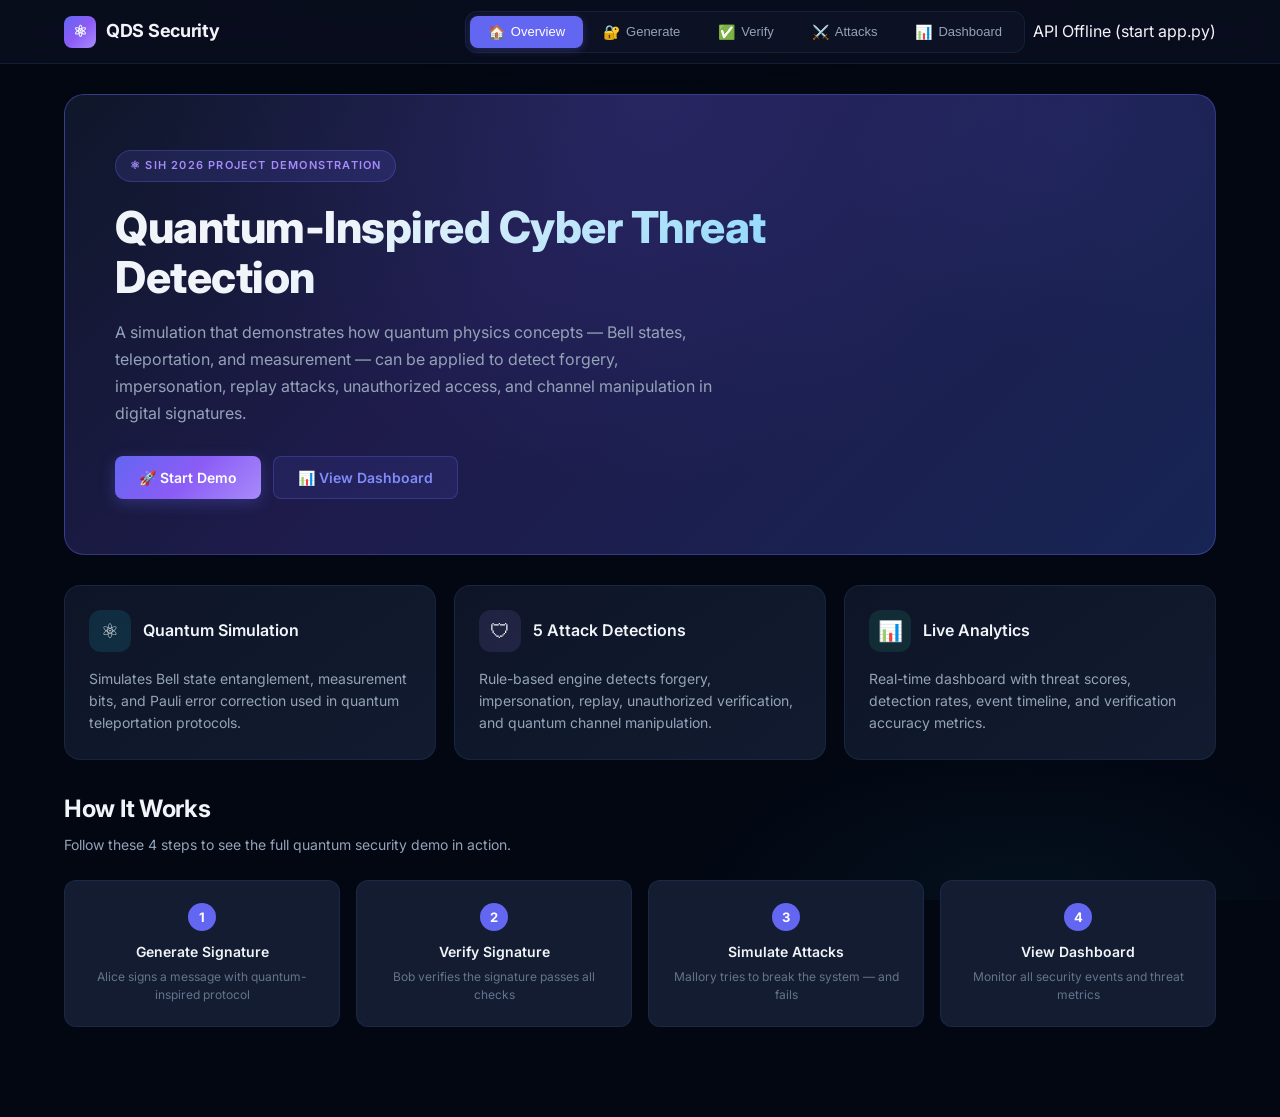
==== index.html @ 274a7779 "done some changes in the qauntam and refresh issue" ====
<!doctype html>
<html lang="en">

<head>
    <meta charset="utf-8">
    <meta name="viewport" content="width=device-width, initial-scale=1">
    <meta name="description"
        content="Quantum-Inspired Cyber Threat Detection — Demonstrates teleportation-inspired signature verification and rule-based threat detection.">

    <title>Quantum Threat Detection</title>
    <style>
        /* ═══════════════════════════════════════════════════════════
   Quantum Threat Detection — Premium Dark Cybersecurity Theme
   ═══════════════════════════════════════════════════════════ */

        /* ── Google Fonts ─────────────────────────────────────────── */
        @import url('https://fonts.googleapis.com/css2?family=Inter:wght@300;400;500;600;700;800;900&family=JetBrains+Mono:wght@400;500;600&display=swap');

        /* ── CSS Custom Properties ────────────────────────────────── */
        :root {
            /* Base palette */
            --bg-deepest: #030712;
            --bg-deep: #0a0f1e;
            --bg-surface: #0f172a;
            --bg-card: #131c31;
            --bg-card-hover: #182340;
            --bg-input: #0c1322;

            /* Borders */
            --border-subtle: rgba(56, 97, 150, 0.2);
            --border-glow: rgba(56, 189, 248, 0.25);
            --border-accent: rgba(99, 102, 241, 0.4);

            /* Text */
            --text-primary: #f1f5f9;
            --text-secondary: #94a3b8;
            --text-muted: #64748b;
            --text-accent: #7dd3fc;

            /* Accents */
            --accent-primary: #6366f1;
            --accent-primary-hover: #818cf8;
            --accent-cyan: #22d3ee;
            --accent-blue: #38bdf8;
            --accent-purple: #a78bfa;
            --accent-emerald: #34d399;
            --accent-amber: #fbbf24;
            --accent-rose: #fb7185;

            /* Gradients */
            --gradient-primary: linear-gradient(135deg, #6366f1, #8b5cf6, #a78bfa);
            --gradient-hero: linear-gradient(135deg, #0f172a 0%, #1e1b4b 40%, #172554 100%);
            --gradient-card: linear-gradient(145deg, rgba(15, 23, 42, 0.9), rgba(19, 28, 49, 0.95));
            --gradient-danger: linear-gradient(135deg, #be123c, #f43f5e);
            --gradient-success: linear-gradient(135deg, #059669, #34d399);
            --gradient-glow: radial-gradient(ellipse at 50% 0%, rgba(99, 102, 241, 0.15) 0%, transparent 60%);

            /* Shadows */
            --shadow-sm: 0 1px 3px rgba(0, 0, 0, 0.4);
            --shadow-md: 0 4px 12px rgba(0, 0, 0, 0.5);
            --shadow-lg: 0 8px 30px rgba(0, 0, 0, 0.6);
            --shadow-glow-blue: 0 0 20px rgba(56, 189, 248, 0.15);
            --shadow-glow-purple: 0 0 20px rgba(99, 102, 241, 0.15);

            /* Spacing */
            --radius-sm: 8px;
            --radius-md: 12px;
            --radius-lg: 16px;
            --radius-xl: 20px;

            /* Transitions */
            --transition-fast: 150ms cubic-bezier(0.4, 0, 0.2, 1);
            --transition-base: 250ms cubic-bezier(0.4, 0, 0.2, 1);
            --transition-slow: 400ms cubic-bezier(0.4, 0, 0.2, 1);
        }

        /* ── Reset & Base ─────────────────────────────────────────── */
        *,
        *::before,
        *::after {
            box-sizing: border-box;
            margin: 0;
            padding: 0;
        }

        html {
            scroll-behavior: smooth;
            -webkit-font-smoothing: antialiased;
            -moz-osx-font-smoothing: grayscale;
        }

        body {
            font-family: 'Inter', -apple-system, BlinkMacSystemFont, sans-serif;
            background: var(--bg-deepest);
            color: var(--text-primary);
            line-height: 1.6;
            min-height: 100vh;
            overflow-x: hidden;
        }

        /* Subtle background texture */
        body::before {
            content: '';
            position: fixed;
            inset: 0;
            background:
                radial-gradient(ellipse 80% 50% at 50% -20%, rgba(99, 102, 241, 0.08) 0%, transparent 60%),
                radial-gradient(ellipse 60% 40% at 80% 100%, rgba(34, 211, 238, 0.05) 0%, transparent 50%);
            pointer-events: none;
            z-index: 0;
        }

        a {
            color: var(--accent-blue);
            text-decoration: none;
            transition: color var(--transition-fast);
        }

        a:hover {
            color: var(--accent-cyan);
        }

        /* ── Scrollbar ────────────────────────────────────────────── */
        ::-webkit-scrollbar {
            width: 6px;
        }

        ::-webkit-scrollbar-track {
            background: var(--bg-deep);
        }

        ::-webkit-scrollbar-thumb {
            background: var(--border-subtle);
            border-radius: 3px;
        }

        ::-webkit-scrollbar-thumb:hover {
            background: var(--text-muted);
        }

        /* ── Navigation ───────────────────────────────────────────── */
        .navbar {
            position: sticky;
            top: 0;
            z-index: 100;
            display: flex;
            align-items: center;
            gap: 8px;
            padding: 0 5%;
            height: 64px;
            background: rgba(10, 15, 30, 0.85);
            -webkit-backdrop-filter: blur(20px) saturate(180%);
            backdrop-filter: blur(20px) saturate(180%);
            border-bottom: 1px solid var(--border-subtle);
        }

        .navbar .brand {
            display: flex;
            align-items: center;
            gap: 10px;
            margin-right: auto;
            font-weight: 700;
            font-size: 18px;
            color: var(--text-primary);
            letter-spacing: -0.3px;
        }

        .navbar .brand .brand-icon {
            width: 32px;
            height: 32px;
            border-radius: var(--radius-sm);
            background: var(--gradient-primary);
            display: flex;
            align-items: center;
            justify-content: center;
            font-size: 16px;
        }

        .nav-tabs {
            display: flex;
            gap: 2px;
            background: rgba(15, 23, 42, 0.6);
            border-radius: var(--radius-md);
            padding: 4px;
            border: 1px solid var(--border-subtle);
        }

        .nav-tab {
            padding: 8px 18px;
            border-radius: var(--radius-sm);
            font-size: 13px;
            font-weight: 500;
            color: var(--text-secondary);
            cursor: pointer;
            transition: all var(--transition-fast);
            border: none;
            background: transparent;
            white-space: nowrap;
            display: flex;
            align-items: center;
            gap: 6px;
        }

        .nav-tab:hover {
            color: var(--text-primary);
            background: rgba(99, 102, 241, 0.1);
        }

        .nav-tab.active {
            color: #fff;
            background: var(--accent-primary);
            box-shadow: 0 2px 8px rgba(99, 102, 241, 0.3);
        }

        .nav-tab .tab-icon {
            font-size: 14px;
        }

        /* ── Main Layout ──────────────────────────────────────────── */
        .main-content {
            position: relative;
            z-index: 1;
            max-width: 1200px;
            margin: 0 auto;
            padding: 30px 24px 60px;
        }

        /* ── Tab Panels ───────────────────────────────────────────── */
        .tab-panel {
            display: none;
            animation: fadeSlideIn 0.4s ease-out;
        }

        .tab-panel.active {
            display: block;
        }

        @keyframes fadeSlideIn {
            from {
                opacity: 0;
                transform: translateY(12px);
            }

            to {
                opacity: 1;
                transform: translateY(0);
            }
        }

        /* ── Hero Section ─────────────────────────────────────────── */
        .hero {
            position: relative;
            min-height: 380px;
            display: flex;
            align-items: center;
            background: var(--gradient-hero);
            border: 1px solid var(--border-accent);
            border-radius: var(--radius-xl);
            padding: 55px 50px;
            overflow: hidden;
            margin-bottom: 30px;
        }

        .hero::before {
            content: '';
            position: absolute;
            inset: 0;
            background: var(--gradient-glow);
            pointer-events: none;
        }

        .hero::after {
            content: '';
            position: absolute;
            top: -50%;
            right: -10%;
            width: 500px;
            height: 500px;
            border-radius: 50%;
            background: radial-gradient(circle, rgba(99, 102, 241, 0.08), transparent 70%);
            pointer-events: none;
        }

        .hero-content {
            position: relative;
            z-index: 1;
            max-width: 700px;
        }

        .hero-badge {
            display: inline-flex;
            align-items: center;
            gap: 6px;
            padding: 6px 14px;
            border-radius: 100px;
            background: rgba(99, 102, 241, 0.15);
            border: 1px solid rgba(99, 102, 241, 0.3);
            color: var(--accent-purple);
            font-size: 11px;
            font-weight: 600;
            letter-spacing: 1.2px;
            text-transform: uppercase;
            margin-bottom: 20px;
        }

        .hero h1 {
            font-size: clamp(28px, 4vw, 44px);
            font-weight: 800;
            line-height: 1.15;
            letter-spacing: -0.5px;
            margin-bottom: 16px;
            background: linear-gradient(135deg, #f1f5f9 30%, #7dd3fc 100%);
            -webkit-background-clip: text;
            -webkit-text-fill-color: transparent;
            background-clip: text;
        }

        .hero p {
            font-size: 16px;
            line-height: 1.7;
            color: var(--text-secondary);
            max-width: 600px;
            margin-bottom: 28px;
        }

        .hero-actions {
            display: flex;
            gap: 12px;
            flex-wrap: wrap;
        }

        /* ── Buttons ──────────────────────────────────────────────── */
        .btn {
            display: inline-flex;
            align-items: center;
            justify-content: center;
            gap: 8px;
            padding: 12px 24px;
            border: none;
            border-radius: var(--radius-sm);
            font-family: 'Inter', sans-serif;
            font-size: 14px;
            font-weight: 600;
            cursor: pointer;
            transition: all var(--transition-base);
            position: relative;
            overflow: hidden;
        }

        .btn-primary {
            background: var(--gradient-primary);
            color: #fff;
            box-shadow: 0 4px 15px rgba(99, 102, 241, 0.3);
        }

        .btn-primary:hover {
            transform: translateY(-1px);
            box-shadow: 0 6px 20px rgba(99, 102, 241, 0.45);
        }

        .btn-primary:active {
            transform: translateY(0);
        }

        .btn-secondary {
            background: rgba(99, 102, 241, 0.1);
            border: 1px solid rgba(99, 102, 241, 0.3);
            color: var(--accent-primary-hover);
        }

        .btn-secondary:hover {
            background: rgba(99, 102, 241, 0.2);
            border-color: rgba(99, 102, 241, 0.5);
        }

        .btn-danger {
            background: var(--gradient-danger);
            color: #fff;
            box-shadow: 0 4px 15px rgba(190, 18, 60, 0.3);
        }

        .btn-danger:hover {
            transform: translateY(-1px);
            box-shadow: 0 6px 20px rgba(190, 18, 60, 0.45);
        }

        .btn-sm {
            padding: 8px 16px;
            font-size: 12px;
        }

        .btn:disabled {
            opacity: 0.5;
            cursor: not-allowed;
            transform: none !important;
        }

        /* Loading spinner in button */
        .btn .spinner {
            width: 16px;
            height: 16px;
            border: 2px solid rgba(255, 255, 255, 0.3);
            border-top-color: #fff;
            border-radius: 50%;
            animation: spin 0.6s linear infinite;
            display: none;
        }

        .btn.loading .spinner {
            display: block;
        }

        .btn.loading .btn-text {
            opacity: 0.6;
        }

        @keyframes spin {
            to {
                transform: rotate(360deg);
            }
        }

        /* ── Cards ────────────────────────────────────────────────── */
        .card {
            background: var(--gradient-card);
            border: 1px solid var(--border-subtle);
            border-radius: var(--radius-lg);
            padding: 24px;
            transition: all var(--transition-base);
        }

        .card:hover {
            border-color: var(--border-glow);
            box-shadow: var(--shadow-glow-blue);
        }

        .card-header {
            display: flex;
            align-items: center;
            gap: 12px;
            margin-bottom: 16px;
        }

        .card-icon {
            width: 42px;
            height: 42px;
            border-radius: var(--radius-md);
            display: flex;
            align-items: center;
            justify-content: center;
            font-size: 20px;
            flex-shrink: 0;
        }

        .card-icon.cyan {
            background: rgba(34, 211, 238, 0.12);
        }

        .card-icon.purple {
            background: rgba(167, 139, 250, 0.12);
        }

        .card-icon.emerald {
            background: rgba(52, 211, 153, 0.12);
        }

        .card-icon.amber {
            background: rgba(251, 191, 36, 0.12);
        }

        .card-icon.rose {
            background: rgba(251, 113, 133, 0.12);
        }

        .card-icon.blue {
            background: rgba(56, 189, 248, 0.12);
        }

        .card h3 {
            font-size: 16px;
            font-weight: 600;
            color: var(--text-primary);
        }

        .card p {
            font-size: 14px;
            color: var(--text-secondary);
            line-height: 1.6;
        }

        /* ── Feature Grid ─────────────────────────────────────────── */
        .feature-grid {
            display: grid;
            grid-template-columns: repeat(auto-fit, minmax(260px, 1fr));
            gap: 18px;
            margin-bottom: 30px;
        }

        /* ── Workflow Steps ───────────────────────────────────────── */
        .workflow {
            display: grid;
            grid-template-columns: repeat(auto-fit, minmax(200px, 1fr));
            gap: 16px;
            margin-top: 24px;
            margin-bottom: 30px;
        }

        .workflow-step {
            position: relative;
            padding: 22px 20px;
            background: var(--bg-card);
            border: 1px solid var(--border-subtle);
            border-radius: var(--radius-md);
            text-align: center;
            cursor: pointer;
            transition: all var(--transition-base);
        }

        .workflow-step:hover {
            border-color: var(--accent-primary);
            transform: translateY(-2px);
            box-shadow: var(--shadow-glow-purple);
        }

        .workflow-step .step-number {
            width: 28px;
            height: 28px;
            border-radius: 50%;
            background: var(--accent-primary);
            color: #fff;
            display: inline-flex;
            align-items: center;
            justify-content: center;
            font-size: 13px;
            font-weight: 700;
            margin-bottom: 10px;
        }

        .workflow-step .step-title {
            font-size: 14px;
            font-weight: 600;
            color: var(--text-primary);
            margin-bottom: 4px;
        }

        .workflow-step .step-desc {
            font-size: 12px;
            color: var(--text-muted);
        }

        /* ── Section Headings ─────────────────────────────────────── */
        .section-header {
            margin-bottom: 22px;
        }

        .section-header--flush {
            margin-bottom: 0;
        }

        .section-header h2 {
            font-size: 24px;
            font-weight: 700;
            letter-spacing: -0.3px;
            margin-bottom: 6px;
        }

        .section-header p {
            font-size: 14px;
            color: var(--text-secondary);
        }

        /* ── Form Styles ──────────────────────────────────────────── */
        .form-group {
            margin-bottom: 18px;
        }

        .form-label {
            display: block;
            font-size: 13px;
            font-weight: 500;
            color: var(--text-secondary);
            margin-bottom: 6px;
            letter-spacing: 0.2px;
        }

        .form-input,
        .form-textarea,
        .form-select {
            width: 100%;
            padding: 12px 16px;
            background: var(--bg-input);
            border: 1px solid var(--border-subtle);
            border-radius: var(--radius-sm);
            color: var(--text-primary);
            font-family: 'Inter', sans-serif;
            font-size: 14px;
            transition: all var(--transition-fast);
            outline: none;
        }

        .form-input:focus,
        .form-textarea:focus,
        .form-select:focus {
            border-color: var(--accent-primary);
            box-shadow: 0 0 0 3px rgba(99, 102, 241, 0.15);
        }

        .form-input::placeholder,
        .form-textarea::placeholder {
            color: var(--text-muted);
        }

        .form-textarea {
            min-height: 110px;
            resize: vertical;
        }

        .form-select {
            cursor: pointer;
            appearance: none;
            background-image: url("data:image/svg+xml,%3Csvg xmlns='http://www.w3.org/2000/svg' width='12' height='12' viewBox='0 0 24 24' fill='none' stroke='%2394a3b8' stroke-width='2'%3E%3Cpath d='M6 9l6 6 6-6'/%3E%3C/svg%3E");
            background-repeat: no-repeat;
            background-position: right 14px center;
            padding-right: 36px;
        }

        .form-row {
            display: grid;
            grid-template-columns: 1fr 1fr;
            gap: 16px;
        }

        .form-card {
            max-width: 650px;
        }

        .form-actions {
            display: flex;
            gap: 10px;
            margin-top: 22px;
        }

        /* ── Result Display ───────────────────────────────────────── */
        .result-container {
            margin-top: 22px;
            display: none;
        }

        .result-container.visible {
            display: block;
            animation: fadeSlideIn 0.4s ease-out;
        }

        .result-card {
            background: var(--bg-card);
            border: 1px solid var(--border-subtle);
            border-radius: var(--radius-lg);
            overflow: hidden;
        }

        .result-header {
            display: flex;
            align-items: center;
            justify-content: space-between;
            padding: 16px 22px;
            border-bottom: 1px solid var(--border-subtle);
        }

        .result-status {
            display: inline-flex;
            align-items: center;
            gap: 6px;
            padding: 5px 14px;
            border-radius: 100px;
            font-size: 12px;
            font-weight: 600;
            letter-spacing: 0.5px;
            text-transform: uppercase;
        }

        .result-status.accept {
            background: rgba(52, 211, 153, 0.12);
            color: var(--accent-emerald);
            border: 1px solid rgba(52, 211, 153, 0.2);
        }

        .result-status.reject {
            background: rgba(251, 113, 133, 0.12);
            color: var(--accent-rose);
            border: 1px solid rgba(251, 113, 133, 0.2);
        }

        .result-status.generated {
            background: rgba(56, 189, 248, 0.12);
            color: var(--accent-blue);
            border: 1px solid rgba(56, 189, 248, 0.2);
        }

        .result-body {
            padding: 20px 22px;
        }

        .result-grid {
            display: grid;
            grid-template-columns: repeat(auto-fit, minmax(180px, 1fr));
            gap: 14px;
        }

        .result-field {
            padding: 12px;
            background: rgba(10, 15, 30, 0.5);
            border-radius: var(--radius-sm);
            border: 1px solid rgba(56, 97, 150, 0.1);
        }

        .result-field .field-label {
            font-size: 11px;
            font-weight: 500;
            color: var(--text-muted);
            text-transform: uppercase;
            letter-spacing: 0.8px;
            margin-bottom: 4px;
        }

        .result-field .field-value {
            font-family: 'JetBrains Mono', monospace;
            font-size: 13px;
            color: var(--text-accent);
            word-break: break-all;
        }

        .result-field .field-value.large {
            font-size: 22px;
            font-weight: 700;
        }

        .result-reason {
            margin-top: 14px;
            padding: 14px 16px;
            background: rgba(10, 15, 30, 0.5);
            border-radius: var(--radius-sm);
            border-left: 3px solid var(--accent-primary);
            font-size: 13px;
            color: var(--text-secondary);
            line-height: 1.6;
        }

        /* ── Copy Button ──────────────────────────────────────────── */
        .copy-btn {
            padding: 5px 12px;
            background: rgba(99, 102, 241, 0.1);
            border: 1px solid rgba(99, 102, 241, 0.2);
            border-radius: var(--radius-sm);
            color: var(--accent-primary-hover);
            font-size: 12px;
            font-weight: 500;
            cursor: pointer;
            transition: all var(--transition-fast);
            font-family: 'Inter', sans-serif;
        }

        .copy-btn:hover {
            background: rgba(99, 102, 241, 0.2);
        }

        .copy-btn.copied {
            background: rgba(52, 211, 153, 0.12);
            border-color: rgba(52, 211, 153, 0.3);
            color: var(--accent-emerald);
        }

        /* ── Threat Gauge ─────────────────────────────────────────── */
        .threat-gauge {
            display: flex;
            align-items: center;
            gap: 12px;
            margin-top: 10px;
        }

        .threat-bar-bg {
            flex: 1;
            height: 8px;
            background: rgba(15, 23, 42, 0.8);
            border-radius: 4px;
            overflow: hidden;
        }

        .threat-bar-fill {
            height: 100%;
            border-radius: 4px;
            transition: width 0.6s cubic-bezier(0.4, 0, 0.2, 1);
        }

        .threat-bar-fill.low {
            background: var(--accent-emerald);
        }

        .threat-bar-fill.medium {
            background: var(--accent-amber);
        }

        .threat-bar-fill.high {
            background: var(--accent-rose);
        }

        .threat-score-label {
            font-family: 'JetBrains Mono', monospace;
            font-size: 16px;
            font-weight: 700;
            min-width: 48px;
            text-align: right;
        }

        .threat-score-label.low {
            color: var(--accent-emerald);
        }

        .threat-score-label.medium {
            color: var(--accent-amber);
        }

        .threat-score-label.high {
            color: var(--accent-rose);
        }

        /* ── Dashboard Metrics ────────────────────────────────────── */
        .metrics-grid {
            display: grid;
            grid-template-columns: repeat(auto-fit, minmax(200px, 1fr));
            gap: 16px;
            margin-bottom: 24px;
        }

        .metric-card {
            background: var(--gradient-card);
            border: 1px solid var(--border-subtle);
            border-radius: var(--radius-lg);
            padding: 22px;
            transition: all var(--transition-base);
        }

        .metric-card:hover {
            border-color: var(--border-glow);
        }

        .metric-label {
            font-size: 12px;
            font-weight: 500;
            color: var(--text-muted);
            text-transform: uppercase;
            letter-spacing: 0.8px;
            margin-bottom: 8px;
        }

        .metric-value {
            font-size: 32px;
            font-weight: 800;
            letter-spacing: -1px;
            font-family: 'JetBrains Mono', monospace;
        }

        .metric-value.cyan {
            color: var(--accent-cyan);
        }

        .metric-value.purple {
            color: var(--accent-purple);
        }

        .metric-value.emerald {
            color: var(--accent-emerald);
        }

        .metric-value.amber {
            color: var(--accent-amber);
        }

        .metric-value.rose {
            color: var(--accent-rose);
        }

        .metric-value.blue {
            color: var(--accent-blue);
        }

        /* ── Events Timeline ──────────────────────────────────────── */
        .events-list {
            display: flex;
            flex-direction: column;
            gap: 8px;
        }

        .event-item {
            display: grid;
            grid-template-columns: auto 1fr auto;
            gap: 14px;
            align-items: center;
            padding: 14px 18px;
            background: rgba(10, 15, 30, 0.4);
            border-radius: var(--radius-md);
            border: 1px solid rgba(56, 97, 150, 0.1);
            transition: all var(--transition-fast);
        }

        .event-item:hover {
            background: rgba(10, 15, 30, 0.7);
            border-color: var(--border-subtle);
        }

        .event-dot {
            width: 10px;
            height: 10px;
            border-radius: 50%;
            flex-shrink: 0;
        }

        .event-dot.accept {
            background: var(--accent-emerald);
            box-shadow: 0 0 8px rgba(52, 211, 153, 0.4);
        }

        .event-dot.reject {
            background: var(--accent-rose);
            box-shadow: 0 0 8px rgba(251, 113, 133, 0.4);
        }

        .event-info {
            min-width: 0;
        }

        .event-category {
            font-size: 13px;
            font-weight: 600;
            color: var(--text-primary);
        }

        .event-details {
            font-size: 12px;
            color: var(--text-muted);
            margin-top: 2px;
            overflow: hidden;
            text-overflow: ellipsis;
            white-space: nowrap;
        }

        .event-score {
            font-family: 'JetBrains Mono', monospace;
            font-size: 13px;
            font-weight: 600;
            padding: 4px 10px;
            border-radius: var(--radius-sm);
            white-space: nowrap;
        }

        .event-score.low {
            background: rgba(52, 211, 153, 0.1);
            color: var(--accent-emerald);
        }

        .event-score.high {
            background: rgba(251, 113, 133, 0.1);
            color: var(--accent-rose);
        }

        /* ── Empty State ──────────────────────────────────────────── */
        .empty-state {
            text-align: center;
            padding: 50px 20px;
            color: var(--text-muted);
        }

        .empty-state .empty-icon {
            font-size: 40px;
            margin-bottom: 12px;
            opacity: 0.5;
        }

        .empty-state p {
            font-size: 14px;
        }

        /* ── Toast Notifications ──────────────────────────────────── */
        .toast-container {
            position: fixed;
            top: 80px;
            right: 24px;
            z-index: 1000;
            display: flex;
            flex-direction: column;
            gap: 10px;
        }

        .toast {
            display: flex;
            align-items: center;
            gap: 10px;
            padding: 14px 20px;
            border-radius: var(--radius-md);
            background: var(--bg-card);
            border: 1px solid var(--border-subtle);
            box-shadow: var(--shadow-lg);
            font-size: 13px;
            font-weight: 500;
            color: var(--text-primary);
            min-width: 280px;
            max-width: 400px;
            animation: toastIn 0.3s ease-out;
            -webkit-backdrop-filter: blur(12px);
            backdrop-filter: blur(12px);
        }

        .toast.removing {
            animation: toastOut 0.3s ease-in forwards;
        }

        .toast.success {
            border-color: rgba(52, 211, 153, 0.3);
        }

        .toast.error {
            border-color: rgba(251, 113, 133, 0.3);
        }

        .toast.info {
            border-color: rgba(56, 189, 248, 0.3);
        }

        @keyframes toastIn {
            from {
                opacity: 0;
                transform: translateX(50px);
            }

            to {
                opacity: 1;
                transform: translateX(0);
            }
        }

        @keyframes toastOut {
            to {
                opacity: 0;
                transform: translateX(50px);
            }
        }

        /* ── Attack Type Badges ───────────────────────────────────── */
        .attack-type-cards {
            display: grid;
            grid-template-columns: repeat(auto-fit, minmax(180px, 1fr));
            gap: 10px;
            margin-bottom: 20px;
        }

        .attack-info-card {
            padding: 14px;
            background: rgba(10, 15, 30, 0.5);
            border: 1px solid var(--border-subtle);
            border-radius: var(--radius-sm);
            text-align: center;
        }

        .attack-info-card .attack-name {
            font-size: 12px;
            font-weight: 600;
            color: var(--accent-rose);
            text-transform: uppercase;
            letter-spacing: 0.6px;
            margin-bottom: 4px;
        }

        .attack-info-card .attack-desc {
            font-size: 11px;
            color: var(--text-muted);
            line-height: 1.4;
        }

        /* ── Dashboard Refresh Indicator ──────────────────────────── */
        .refresh-bar {
            display: flex;
            align-items: center;
            justify-content: space-between;
            margin-bottom: 18px;
        }

        .auto-refresh-badge {
            display: inline-flex;
            align-items: center;
            gap: 6px;
            font-size: 11px;
            color: var(--text-muted);
            padding: 4px 10px;
            background: rgba(52, 211, 153, 0.08);
            border-radius: 100px;
            border: 1px solid rgba(52, 211, 153, 0.15);
        }

        .auto-refresh-badge .pulse-dot {
            width: 6px;
            height: 6px;
            border-radius: 50%;
            background: var(--accent-emerald);
            animation: pulse 2s infinite;
        }

        @keyframes pulse {

            0%,
            100% {
                opacity: 1;
            }

            50% {
                opacity: 0.3;
            }
        }

        /* ── Session ID inline ────────────────────────────────────── */
        .session-id-display {
            display: inline-flex;
            align-items: center;
            gap: 8px;
            padding: 6px 14px;
            background: rgba(10, 15, 30, 0.6);
            border: 1px solid var(--border-subtle);
            border-radius: var(--radius-sm);
            font-family: 'JetBrains Mono', monospace;
            font-size: 14px;
            color: var(--accent-cyan);
        }

        /* ── Responsive ───────────────────────────────────────────── */
        @media (max-width: 768px) {
            .navbar {
                padding: 0 16px;
                height: auto;
                min-height: 64px;
                flex-wrap: wrap;
                gap: 10px;
                padding-bottom: 10px;
            }

            .nav-tabs {
                order: 2;
                overflow-x: auto;
                max-width: 100%;
            }

            .nav-tabs::-webkit-scrollbar {
                display: none;
            }

            .nav-tab {
                padding: 7px 12px;
                font-size: 12px;
            }

            .hero {
                padding: 35px 24px;
                min-height: 280px;
            }

            .main-content {
                padding: 20px 16px 40px;
            }

            .form-row {
                grid-template-columns: 1fr;
            }

            .result-grid {
                grid-template-columns: 1fr;
            }

            .workflow {
                grid-template-columns: 1fr 1fr;
            }

            .metrics-grid {
                grid-template-columns: repeat(2, 1fr);
            }
        }

        @media (max-width: 480px) {
            .nav-tab .tab-label {
                display: none;
            }

            .nav-tab .tab-icon {
                font-size: 16px;
            }

            .workflow {
                grid-template-columns: 1fr;
            }

            .metrics-grid {
                grid-template-columns: 1fr;
            }

            .toast-container {
                right: 12px;
                left: 12px;
            }

            .toast {
                min-width: auto;
            }
        }

        /* ═══════════════════════════════════════════════════════════
   NEW COMPONENTS — Verification Timeline, Accordion,
   Attack Knowledge Base, Severity Badges
   ═══════════════════════════════════════════════════════════ */

        /* ── Verification Timeline ───────────────────────────────── */
        .verification-timeline {
            background: var(--gradient-card);
            border: 1px solid var(--border-subtle);
            border-radius: var(--radius-lg);
            overflow: hidden;
        }

        .timeline-header {
            display: flex;
            align-items: center;
            justify-content: space-between;
            padding: 18px 24px;
            border-bottom: 1px solid var(--border-subtle);
        }

        .timeline-header h3 {
            font-size: 16px;
            font-weight: 600;
            color: var(--text-primary);
        }

        .timeline-status {
            display: inline-flex;
            align-items: center;
            gap: 6px;
            padding: 4px 14px;
            border-radius: 100px;
            font-size: 12px;
            font-weight: 600;
            letter-spacing: 0.3px;
        }

        .timeline-status.running {
            background: rgba(56, 189, 248, 0.1);
            color: var(--accent-blue);
            border: 1px solid rgba(56, 189, 248, 0.2);
            animation: pulse 1.5s infinite;
        }

        .timeline-status.success {
            background: rgba(52, 211, 153, 0.1);
            color: var(--accent-emerald);
            border: 1px solid rgba(52, 211, 153, 0.2);
        }

        .timeline-status.error {
            background: rgba(251, 113, 133, 0.1);
            color: var(--accent-rose);
            border: 1px solid rgba(251, 113, 133, 0.2);
        }

        .timeline-steps {
            padding: 16px 24px 20px;
        }

        .timeline-step {
            display: grid;
            grid-template-columns: auto auto 1fr auto;
            gap: 14px;
            align-items: center;
            padding: 14px 0;
            position: relative;
            animation: fadeSlideIn 0.35s ease-out;
        }

        .timeline-step+.timeline-step {
            border-top: 1px solid rgba(56, 97, 150, 0.08);
        }

        .step-connector {
            width: 2px;
            height: 100%;
            position: absolute;
            left: 19px;
            top: 50%;
            background: var(--border-subtle);
            display: none;
        }

        .step-icon-wrap {
            position: relative;
            z-index: 1;
        }

        .step-icon {
            width: 40px;
            height: 40px;
            border-radius: 50%;
            display: flex;
            align-items: center;
            justify-content: center;
            font-size: 18px;
            transition: all var(--transition-base);
            flex-shrink: 0;
        }

        .step-icon.pending {
            background: rgba(100, 116, 139, 0.1);
            border: 2px solid rgba(100, 116, 139, 0.2);
            opacity: 0.5;
        }

        .step-icon.running {
            background: rgba(56, 189, 248, 0.15);
            border: 2px solid rgba(56, 189, 248, 0.4);
            animation: pulseGlow 1s infinite;
        }

        .step-icon.passed {
            background: rgba(52, 211, 153, 0.15);
            border: 2px solid rgba(52, 211, 153, 0.4);
            box-shadow: 0 0 12px rgba(52, 211, 153, 0.2);
        }

        .step-icon.failed {
            background: rgba(251, 113, 133, 0.15);
            border: 2px solid rgba(251, 113, 133, 0.4);
            box-shadow: 0 0 12px rgba(251, 113, 133, 0.2);
        }

        .step-icon.skipped {
            background: rgba(100, 116, 139, 0.08);
            border: 2px dashed rgba(100, 116, 139, 0.2);
            opacity: 0.4;
        }

        @keyframes pulseGlow {

            0%,
            100% {
                box-shadow: 0 0 8px rgba(56, 189, 248, 0.2);
            }

            50% {
                box-shadow: 0 0 18px rgba(56, 189, 248, 0.4);
            }
        }

        .step-content {
            min-width: 0;
        }

        .step-label {
            font-size: 14px;
            font-weight: 600;
            color: var(--text-primary);
            margin-bottom: 2px;
        }

        .timeline-step.skipped .step-label,
        .timeline-step.pending .step-label {
            color: var(--text-muted);
        }

        .step-desc {
            font-size: 12px;
            color: var(--text-secondary);
            line-height: 1.5;
        }

        .timeline-step.skipped .step-desc {
            color: var(--text-muted);
            font-style: italic;
        }

        .step-badge {
            padding: 4px 12px;
            border-radius: 100px;
            font-size: 10px;
            font-weight: 700;
            letter-spacing: 0.8px;
            text-transform: uppercase;
            white-space: nowrap;
            transition: all var(--transition-base);
        }

        .step-badge.pending {
            background: rgba(100, 116, 139, 0.1);
            color: var(--text-muted);
            border: 1px solid rgba(100, 116, 139, 0.15);
        }

        .step-badge.running {
            background: rgba(56, 189, 248, 0.1);
            color: var(--accent-blue);
            border: 1px solid rgba(56, 189, 248, 0.2);
            animation: pulse 1.2s infinite;
        }

        .step-badge.passed {
            background: rgba(52, 211, 153, 0.1);
            color: var(--accent-emerald);
            border: 1px solid rgba(52, 211, 153, 0.2);
        }

        .step-badge.failed {
            background: rgba(251, 113, 133, 0.1);
            color: var(--accent-rose);
            border: 1px solid rgba(251, 113, 133, 0.2);
        }

        .step-badge.skipped {
            background: rgba(100, 116, 139, 0.06);
            color: var(--text-muted);
            border: 1px dashed rgba(100, 116, 139, 0.15);
            opacity: 0.6;
        }

        /* ── Accordion Component ─────────────────────────────────── */
        .accordion {
            border: 1px solid rgba(56, 97, 150, 0.12);
            border-radius: var(--radius-sm);
            overflow: hidden;
            transition: all var(--transition-base);
            margin-top: 8px;
        }

        .accordion:hover {
            border-color: rgba(56, 97, 150, 0.25);
        }

        .accordion-toggle {
            width: 100%;
            display: flex;
            align-items: center;
            justify-content: space-between;
            padding: 12px 16px;
            background: rgba(10, 15, 30, 0.3);
            border: none;
            color: var(--text-secondary);
            font-family: 'Inter', sans-serif;
            font-size: 13px;
            font-weight: 500;
            cursor: pointer;
            transition: all var(--transition-fast);
        }

        .accordion-toggle:hover {
            background: rgba(10, 15, 30, 0.5);
            color: var(--text-primary);
        }

        .accordion-arrow {
            font-size: 12px;
            transition: transform var(--transition-base);
            color: var(--text-muted);
        }

        .accordion.open .accordion-arrow {
            transform: rotate(90deg);
        }

        .accordion-content {
            max-height: 0;
            overflow: hidden;
            transition: max-height 0.4s cubic-bezier(0.4, 0, 0.2, 1);
        }

        .accordion.open .accordion-content {
            max-height: 800px;
        }

        .accordion-inner {
            padding: 14px 16px;
            border-top: 1px solid rgba(56, 97, 150, 0.08);
        }

        /* ── Severity Badges ─────────────────────────────────────── */
        .severity-badge {
            display: inline-flex;
            align-items: center;
            padding: 3px 10px;
            border-radius: 100px;
            font-size: 10px;
            font-weight: 700;
            letter-spacing: 0.8px;
            text-transform: uppercase;
        }

        .severity-critical {
            background: rgba(251, 113, 133, 0.12);
            color: var(--accent-rose);
            border: 1px solid rgba(251, 113, 133, 0.25);
        }

        .severity-high {
            background: rgba(251, 191, 36, 0.12);
            color: var(--accent-amber);
            border: 1px solid rgba(251, 191, 36, 0.25);
        }

        .severity-medium {
            background: rgba(56, 189, 248, 0.12);
            color: var(--accent-blue);
            border: 1px solid rgba(56, 189, 248, 0.25);
        }

        .severity-low {
            background: rgba(52, 211, 153, 0.12);
            color: var(--accent-emerald);
            border: 1px solid rgba(52, 211, 153, 0.25);
        }

        /* ── Attack Knowledge Base Grid ──────────────────────────── */
        .attack-knowledge-grid {
            display: grid;
            grid-template-columns: repeat(auto-fit, minmax(340px, 1fr));
            gap: 18px;
            margin-bottom: 8px;
        }

        .knowledge-card {
            background: var(--gradient-card);
            border: 1px solid var(--border-subtle);
            border-radius: var(--radius-lg);
            padding: 22px;
            transition: all var(--transition-base);
        }

        .knowledge-card:hover {
            border-color: var(--border-glow);
            box-shadow: var(--shadow-glow-blue);
            transform: translateY(-2px);
        }

        .knowledge-header {
            display: flex;
            align-items: center;
            gap: 14px;
            margin-bottom: 14px;
        }

        .knowledge-icon {
            font-size: 28px;
            width: 48px;
            height: 48px;
            display: flex;
            align-items: center;
            justify-content: center;
            border-radius: var(--radius-md);
            background: rgba(99, 102, 241, 0.08);
            border: 1px solid rgba(99, 102, 241, 0.15);
            flex-shrink: 0;
        }

        .knowledge-name {
            font-size: 15px;
            font-weight: 700;
            color: var(--text-primary);
            margin-bottom: 4px;
        }

        .knowledge-desc {
            font-size: 13px;
            color: var(--text-secondary);
            line-height: 1.6;
            margin-bottom: 12px;
        }

        /* ── Attack Explanation Panel ────────────────────────────── */
        .attack-explanation {
            background: var(--gradient-card);
            border: 1px solid var(--border-accent);
            border-radius: var(--radius-lg);
            padding: 24px;
            margin-top: 18px;
            animation: fadeSlideIn 0.4s ease-out;
        }

        .explanation-header {
            display: flex;
            align-items: center;
            justify-content: space-between;
            margin-bottom: 14px;
        }

        .explanation-title {
            font-size: 20px;
            font-weight: 700;
            color: var(--text-primary);
        }

        .explanation-desc {
            font-size: 14px;
            color: var(--text-secondary);
            line-height: 1.7;
            margin-bottom: 16px;
        }

        /* ── Attack Steps List ───────────────────────────────────── */
        .attack-steps-list {
            list-style: none;
            counter-reset: attack-step;
            padding: 0;
            margin: 0;
        }

        .attack-steps-list li {
            counter-increment: attack-step;
            position: relative;
            padding: 10px 0 10px 44px;
            font-size: 13px;
            color: var(--text-secondary);
            line-height: 1.6;
            border-bottom: 1px solid rgba(56, 97, 150, 0.06);
        }

        .attack-steps-list li:last-child {
            border-bottom: none;
        }

        .attack-steps-list li::before {
            content: counter(attack-step);
            position: absolute;
            left: 0;
            top: 10px;
            width: 28px;
            height: 28px;
            border-radius: 50%;
            background: rgba(251, 113, 133, 0.1);
            border: 1px solid rgba(251, 113, 133, 0.2);
            color: var(--accent-rose);
            font-size: 12px;
            font-weight: 700;
            display: flex;
            align-items: center;
            justify-content: center;
        }

        /* ── Countermeasure List ─────────────────────────────────── */
        .countermeasure-list {
            list-style: none;
            padding: 0;
            margin: 0;
        }

        .countermeasure-list li {
            position: relative;
            padding: 8px 0 8px 28px;
            font-size: 13px;
            color: var(--text-secondary);
            line-height: 1.6;
        }

        .countermeasure-list li::before {
            content: '🛡';
            position: absolute;
            left: 0;
            top: 8px;
            font-size: 14px;
        }

        /* ── Quantum Defense Box ─────────────────────────────────── */
        .quantum-defense-box {
            padding: 16px;
            background: rgba(99, 102, 241, 0.05);
            border-left: 3px solid var(--accent-primary);
            border-radius: 0 var(--radius-sm) var(--radius-sm) 0;
            color: var(--text-secondary);
            font-size: 13px;
        }

        /* ── Signature Inspector Card ────────────────────────────── */
        .inspector-card {
            border-color: rgba(56, 189, 248, 0.2);
        }

        .inspector-card:hover {
            border-color: rgba(56, 189, 248, 0.35);
            box-shadow: 0 0 15px rgba(56, 189, 248, 0.1);
        }

        /* ── Responsive — New Components ─────────────────────────── */
        @media (max-width: 768px) {
            .attack-knowledge-grid {
                grid-template-columns: 1fr;
            }

            .timeline-header {
                flex-direction: column;
                align-items: flex-start;
                gap: 8px;
            }

            .timeline-step {
                grid-template-columns: auto 1fr auto;
                gap: 10px;
            }

            .step-connector {
                display: none;
            }

            .explanation-header {
                flex-direction: column;
                align-items: flex-start;
                gap: 8px;
            }
        }

        @media (max-width: 480px) {
            .timeline-step {
                grid-template-columns: auto 1fr;
            }

            .step-badge {
                grid-column: 1 / -1;
                justify-self: start;
            }
        }

        /* ─── Hash Chain Visualization (Rehashing) ────────────── */
        .hash-chain {
            background: var(--bg-card);
            border: 1px solid var(--border-glow);
            border-radius: var(--radius-lg);
            padding: 24px;
            margin-top: 20px;
            box-shadow: var(--shadow-lg), var(--shadow-glow-purple);
            animation: fadeIn 0.4s ease-out;
        }

        .hash-chain-header {
            display: flex;
            justify-content: space-between;
            align-items: center;
            padding-bottom: 16px;
            border-bottom: 1px solid var(--border-subtle);
            margin-bottom: 20px;
        }

        .hash-chain-header h3 {
            font-size: 17px;
            font-weight: 700;
            color: var(--text-primary);
        }

        .chain-node {
            background: rgba(15, 23, 42, 0.7);
            border: 1px solid var(--border-subtle);
            border-radius: var(--radius-md);
            padding: 16px;
            position: relative;
            transition: all var(--transition-base);
            animation: slideUp 0.3s ease-out backwards;
        }

        .chain-node:hover {
            border-color: var(--border-glow);
            transform: translateY(-2px);
            box-shadow: var(--shadow-md);
        }

        .chain-origin {
            border-left: 4px solid var(--accent-cyan);
        }

        .chain-hash {
            border-left: 4px solid var(--accent-purple);
        }

        .chain-node-badge {
            display: inline-block;
            padding: 3px 10px;
            border-radius: 20px;
            font-size: 11px;
            font-weight: 700;
            letter-spacing: 0.05em;
            text-transform: uppercase;
            margin-bottom: 10px;
            background: rgba(34, 211, 238, 0.15);
            color: var(--accent-cyan);
            border: 1px solid rgba(34, 211, 238, 0.3);
        }

        .chain-round-badge {
            background: rgba(167, 139, 250, 0.15);
            color: var(--accent-purple);
            border: 1px solid rgba(167, 139, 250, 0.3);
        }

        .chain-node-content {
            display: flex;
            flex-direction: column;
            gap: 6px;
        }

        .chain-label {
            font-size: 12px;
            font-weight: 600;
            text-transform: uppercase;
            letter-spacing: 0.04em;
            color: var(--text-secondary);
        }

        .chain-value-text {
            font-size: 14px;
            color: var(--text-primary);
            background: rgba(12, 19, 34, 0.8);
            padding: 10px 14px;
            border-radius: var(--radius-sm);
            border: 1px solid rgba(255, 255, 255, 0.05);
            word-break: break-word;
        }

        .chain-hash-value {
            font-family: 'JetBrains Mono', monospace;
            font-size: 13px;
            color: var(--accent-purple);
            background: rgba(12, 19, 34, 0.9);
            padding: 10px 14px;
            border-radius: var(--radius-sm);
            border: 1px solid rgba(167, 139, 250, 0.25);
            word-break: break-all;
            display: block;
        }

        .chain-arrow {
            display: flex;
            align-items: center;
            justify-content: center;
            gap: 12px;
            padding: 10px 0;
        }

        .chain-arrow-line {
            flex: 1;
            height: 2px;
            background: linear-gradient(90deg, transparent, var(--accent-purple), transparent);
            max-width: 120px;
        }

        .chain-arrow-label {
            font-size: 11px;
            font-weight: 700;
            text-transform: uppercase;
            letter-spacing: 0.06em;
            color: var(--accent-purple);
            background: rgba(99, 102, 241, 0.15);
            padding: 3px 10px;
            border-radius: 12px;
            border: 1px solid rgba(99, 102, 241, 0.3);
        }

        .chain-input-hint {
            margin-top: 10px;
            font-size: 12px;
            color: var(--text-muted);
            display: flex;
            align-items: center;
            gap: 6px;
        }

        .chain-hint-icon {
            color: var(--accent-cyan);
            font-weight: bold;
        }

        .chain-final {
            margin-top: 24px;
            padding: 18px;
            background: linear-gradient(135deg, rgba(99, 102, 241, 0.12), rgba(167, 139, 250, 0.08));
            border: 1px solid var(--accent-primary);
            border-radius: var(--radius-md);
            text-align: center;
            display: flex;
            flex-direction: column;
            align-items: center;
            gap: 10px;
        }

        .chain-final-label {
            font-size: 13px;
            font-weight: 700;
            text-transform: uppercase;
            letter-spacing: 0.05em;
            color: var(--accent-primary-hover);
        }

        .chain-final-hash {
            font-family: 'JetBrains Mono', monospace;
            font-size: 14px;
            font-weight: 600;
            color: #fff;
            background: rgba(3, 7, 18, 0.7);
            padding: 12px 18px;
            border-radius: var(--radius-sm);
            border: 1px solid var(--border-glow);
            word-break: break-all;
            max-width: 100%;
        }

        .chain-explanation {
            margin-top: 20px;
            padding: 16px 20px;
            background: rgba(34, 211, 238, 0.05);
            border: 1px solid rgba(34, 211, 238, 0.2);
            border-radius: var(--radius-md);
            font-size: 13px;
            line-height: 1.6;
            color: var(--text-secondary);
        }

        .chain-explanation strong {
            color: var(--accent-cyan);
            display: block;
            margin-bottom: 6px;
            font-size: 14px;
        }

        /* ─── Semantic Utility Classes (No Inline Styles) ─────── */
        .section-header-spaced {
            margin-top: 32px;
        }

        .form-group-bottom {
            display: flex;
            align-items: flex-end;
        }

        .btn-full {
            width: 100%;
        }

        .card-spaced {
            margin-top: 24px;
        }

        .simulation-title {
            margin-bottom: 16px;
            font-size: 16px;
            color: var(--text-primary);
        }

        .copy-btn-spaced {
            margin-top: 8px;
        }

        .chain-explanation-extra {
            margin-top: 8px;
        }
    </style>
</head>

<body>

    <!-- ═══ Navigation ═══ -->
    <nav class="navbar">
        <div class="brand">
            <div class="brand-icon">⚛</div>
            <span>QDS Security</span>
        </div>
        <div class="nav-tabs">
            <button class="nav-tab active" data-tab="overview">
                <span class="tab-icon">🏠</span>
                <span class="tab-label">Overview</span>
            </button>
            <button class="nav-tab" data-tab="generate">
                <span class="tab-icon">🔐</span>
                <span class="tab-label">Generate</span>
            </button>
            <button class="nav-tab" data-tab="verify">
                <span class="tab-icon">✅</span>
                <span class="tab-label">Verify</span>
            </button>
            <button class="nav-tab" data-tab="attacks">
                <span class="tab-icon">⚔️</span>
                <span class="tab-label">Attacks</span>
            </button>
            <button class="nav-tab" data-tab="dashboard">
                <span class="tab-icon">📊</span>
                <span class="tab-label">Dashboard</span>
            </button>
        </div>
        <div class="nav-status" id="nav-status" title="Backend API Connection">
            <span class="status-dot" id="server-status-dot"></span>
            <span class="status-text" id="server-status-text">Connecting...</span>
        </div>
    </nav>

    <!-- ═══ Main Content ═══ -->
    <div class="main-content">

        <!-- ─── OVERVIEW TAB ──────────────────────────────────────── -->
        <div id="panel-overview" class="tab-panel active">

            <!-- Hero -->
            <section class="hero">
                <div class="hero-content">
                    <div class="hero-badge">⚛ SIH 2026 PROJECT DEMONSTRATION</div>
                    <h1>Quantum-Inspired Cyber Threat Detection</h1>
                    <p>
                        A simulation that demonstrates how quantum physics concepts — Bell states,
                        teleportation, and measurement — can be applied to detect forgery,
                        impersonation, replay attacks, unauthorized access, and channel manipulation
                        in digital signatures.
                    </p>
                    <div class="hero-actions">
                        <button class="btn btn-primary" onclick="goToTab('generate')">
                            🚀 Start Demo
                        </button>
                        <button class="btn btn-secondary" onclick="goToTab('dashboard')">
                            📊 View Dashboard
                        </button>
                    </div>
                </div>
            </section>

            <!-- Feature Cards -->
            <div class="feature-grid">
                <div class="card">
                    <div class="card-header">
                        <div class="card-icon cyan">⚛</div>
                        <h3>Quantum Simulation</h3>
                    </div>
                    <p>Simulates Bell state entanglement, measurement bits, and Pauli error correction used in quantum
                        teleportation protocols.</p>
                </div>
                <div class="card">
                    <div class="card-header">
                        <div class="card-icon purple">🛡</div>
                        <h3>5 Attack Detections</h3>
                    </div>
                    <p>Rule-based engine detects forgery, impersonation, replay, unauthorized verification, and quantum
                        channel manipulation.</p>
                </div>
                <div class="card">
                    <div class="card-header">
                        <div class="card-icon emerald">📊</div>
                        <h3>Live Analytics</h3>
                    </div>
                    <p>Real-time dashboard with threat scores, detection rates, event timeline, and verification
                        accuracy metrics.</p>
                </div>
            </div>

            <!-- Workflow Guide -->
            <div class="section-header">
                <h2>How It Works</h2>
                <p>Follow these 4 steps to see the full quantum security demo in action.</p>
            </div>
            <div class="workflow">
                <div class="workflow-step" onclick="goToTab('generate')">
                    <div class="step-number">1</div>
                    <div class="step-title">Generate Signature</div>
                    <div class="step-desc">Alice signs a message with quantum-inspired protocol</div>
                </div>
                <div class="workflow-step" onclick="goToTab('verify')">
                    <div class="step-number">2</div>
                    <div class="step-title">Verify Signature</div>
                    <div class="step-desc">Bob verifies the signature passes all checks</div>
                </div>
                <div class="workflow-step" onclick="goToTab('attacks')">
                    <div class="step-number">3</div>
                    <div class="step-title">Simulate Attacks</div>
                    <div class="step-desc">Mallory tries to break the system — and fails</div>
                </div>
                <div class="workflow-step" onclick="goToTab('dashboard')">
                    <div class="step-number">4</div>
                    <div class="step-title">View Dashboard</div>
                    <div class="step-desc">Monitor all security events and threat metrics</div>
                </div>
            </div>
        </div>

        <!-- ─── GENERATE TAB ──────────────────────────────────────── -->
        <div id="panel-generate" class="tab-panel">
            <div class="section-header">
                <h2>🔐 Generate Quantum-Inspired Signature</h2>
                <p>Create a digitally signed message using simulated quantum teleportation. The system generates a Bell
                    state measurement, applies Pauli correction, and produces a unique session ID.</p>
            </div>

            <div class="card form-card">
                <div class="form-group">
                    <label class="form-label" for="gen-message">Message to Sign</label>
                    <textarea id="gen-message" class="form-textarea"
                        placeholder="Enter your secure message here... (e.g., 'Transfer $1000 to Account #4521')"></textarea>
                </div>
                <div class="form-group">
                    <label class="form-label" for="gen-signer">Signer Identity</label>
                    <input id="gen-signer" class="form-input" type="text" value="Alice"
                        placeholder="Who is signing this message?">
                </div>
                <div class="form-actions">
                    <button id="btn-generate" type="button" class="btn btn-primary" onclick="generateSignature(event)">
                        <span class="spinner"></span>
                        <span class="btn-text">⚡ Generate Signature</span>
                    </button>
                </div>
            </div>

            <div id="generate-result" class="result-container"></div>
        </div>

        <!-- ─── VERIFY TAB ────────────────────────────────────────── -->
        <div id="panel-verify" class="tab-panel">
            <div class="section-header">
                <h2>✅ Verify & Inspect Digital Signature</h2>
                <p>Check if a quantum-signed session is authentic. The system runs 5 security checks with animated
                    step-by-step verification — authorization, replay detection, channel integrity, and hash validation.
                </p>
            </div>

            <!-- Signature Inspector -->
            <div class="card form-card">
                <div class="form-row">
                    <div class="form-group">
                        <label class="form-label" for="verify-session">Session ID</label>
                        <input id="verify-session" class="form-input" data-field="session_id" type="text"
                            placeholder="e.g., QDS-A1B2C3D4">
                    </div>
                    <div class="form-group">
                        <label class="form-label" for="verify-verifier">Verifier Identity</label>
                        <input id="verify-verifier" class="form-input" type="text" value="Bob"
                            placeholder="Authorized: Bob, Charlie">
                    </div>
                </div>
                <div class="form-actions">
                    <button id="btn-inspect" type="button" class="btn btn-secondary" onclick="inspectSignature(event)">
                        <span class="spinner"></span>
                        <span class="btn-text">🔎 Inspect Signature</span>
                    </button>
                    <button id="btn-verify" type="button" class="btn btn-primary" onclick="verifySignature(event)">
                        <span class="spinner"></span>
                        <span class="btn-text">🛡 Run Verification</span>
                    </button>
                </div>
            </div>

            <!-- Signature Inspector Panel -->
            <div id="inspect-result" class="result-container"></div>

            <!-- Verification Steps Timeline -->
            <div id="verify-steps" class="result-container"></div>

            <!-- Final Verification Result -->
            <div id="verify-result" class="result-container"></div>

            <!-- ─── Rehash Tool ───────────────────────────────────── -->
            <div class="section-divider"></div>
            <div class="section-header section-header-spaced">
                <h2>🔗 Rehash — Iterative Hash Chain</h2>
                <p>Enter any text to compute its SHA-256 hash, then hash that hash repeatedly. This demonstrates how
                    iterative hashing (rehashing) creates a tamper-evident cryptographic chain.</p>
            </div>

            <div class="card form-card">
                <div class="form-group">
                    <label class="form-label" for="rehash-text">Text to Hash</label>
                    <textarea id="rehash-text" class="form-textarea" rows="3"
                        placeholder="Enter any text or paste a hash to rehash it... (e.g., 'Transfer $5000 to Account #9821')"></textarea>
                </div>
                <div class="form-row form-row-align-bottom">
                    <div class="form-group">
                        <label class="form-label" for="rehash-rounds">Number of Rounds</label>
                        <select id="rehash-rounds" class="form-select">
                            <option value="2">2 Rounds</option>
                            <option value="3" selected>3 Rounds</option>
                            <option value="5">5 Rounds</option>
                            <option value="10">10 Rounds</option>
                        </select>
                    </div>
                    <div class="form-group form-group-bottom">
                        <button id="btn-rehash" class="btn btn-primary btn-full" onclick="computeRehash()">
                            <span class="spinner"></span>
                            <span class="btn-text">🔗 Compute Hash Chain</span>
                        </button>
                    </div>
                </div>
            </div>

            <div id="rehash-result" class="result-container"></div>
        </div>

        <!-- ─── ATTACKS TAB ───────────────────────────────────────── -->
        <div id="panel-attacks" class="tab-panel">
            <div class="section-header">
                <h2>⚔️ Attack Simulation & Knowledge Base</h2>
                <p>Learn how each cyber attack works, simulate them against a quantum-signed session, and understand how
                    the system defends against each threat.</p>
            </div>

            <!-- Attack Knowledge Base Cards -->
            <div id="attack-knowledge-grid" class="attack-knowledge-grid">
                <!-- Filled by JS on tab load -->
            </div>

            <!-- Attack Simulation Form -->
            <div class="card form-card card-spaced">
                <h3 class="simulation-title">💥 Launch Attack
                    Simulation</h3>
                <div class="form-group">
                    <label class="form-label" for="attack-session">Target Session ID</label>
                    <input id="attack-session" class="form-input" data-field="session_id" type="text"
                        placeholder="Generate a signature first, then paste the session ID here">
                </div>
                <div class="form-row">
                    <div class="form-group">
                        <label class="form-label" for="attack-attacker">Attacker Identity</label>
                        <input id="attack-attacker" class="form-input" type="text" value="Mallory"
                            placeholder="Who is attacking?">
                    </div>
                    <div class="form-group">
                        <label class="form-label" for="attack-type">Attack Type</label>
                        <select id="attack-type" class="form-select">
                            <option value="forgery">🔨 Forgery — Alter message/signature</option>
                            <option value="impersonation">🎭 Impersonation — Fake identity</option>
                            <option value="replay">🔄 Replay — Reuse session</option>
                            <option value="unauthorized">🚷 Unauthorized — No credentials</option>
                            <option value="channel">📡 Channel Manipulation — Quantum interference</option>
                        </select>
                    </div>
                </div>
                <div class="form-actions">
                    <button id="btn-attack" type="button" class="btn btn-danger" onclick="launchAttack(event)">
                        <span class="spinner"></span>
                        <span class="btn-text">💥 Launch Attack Simulation</span>
                    </button>
                </div>
            </div>

            <!-- Attack Result + Explanation -->
            <div id="attack-result" class="result-container"></div>
        </div>

        <!-- ─── DASHBOARD TAB ─────────────────────────────────────── -->
        <div id="panel-dashboard" class="tab-panel">
            <div class="refresh-bar">
                <div class="section-header section-header--flush">
                    <h2>📊 Security Analytics Dashboard</h2>
                    <p>Real-time overview of all security events and system metrics.</p>
                </div>
                <div class="auto-refresh-badge">
                    <span class="pulse-dot"></span>
                    Auto-refresh: 10s
                </div>
            </div>

            <div id="dash-metrics" class="metrics-grid">
                <!-- Filled by JS -->
            </div>

            <div class="card">
                <div class="card-header">
                    <div class="card-icon blue">📋</div>
                    <h3>Recent Security Events</h3>
                </div>
                <div id="dash-events" class="events-list">
                    <div class="empty-state">
                        <div class="empty-icon">📭</div>
                        <p>No events yet. Generate a signature and start testing!</p>
                    </div>
                </div>
            </div>
        </div>

    </div>

    <script>
        /* ═══════════════════════════════════════════════════════════
           Quantum Threat Detection — Frontend Controller
           ═══════════════════════════════════════════════════════════ */

        // ── State ────────────────────────────────────────────────────
        let currentSessionId = null;
        let dashboardInterval = null;
        let attackKnowledgeCache = null;

        // ── DOM Ready ────────────────────────────────────────────────
        document.addEventListener('DOMContentLoaded', () => {
            initTabs();
            checkServerStatus();
            setInterval(checkServerStatus, 15000);

            // Restore active tab
            const savedTab = sessionStorage.getItem('qds_active_tab');
            if (savedTab && savedTab !== 'overview') {
                switchTab(savedTab);
            }

            // Restore session ID across tabs
            const savedSessionId = sessionStorage.getItem('qds_session_id');
            if (savedSessionId) {
                currentSessionId = savedSessionId;
                const verifyInput = document.getElementById('verify-session');
                const attackInput = document.getElementById('attack-session');
                if (verifyInput && !verifyInput.value) verifyInput.value = savedSessionId;
                if (attackInput && !attackInput.value) attackInput.value = savedSessionId;
            }

            // Restore generated signature display if available
            const savedSigJson = sessionStorage.getItem('qds_last_signature');
            if (savedSigJson) {
                try {
                    const sig = JSON.parse(savedSigJson);
                    const resultContainer = document.getElementById('generate-result');
                    if (resultContainer && sig) {
                        renderGeneratedSignature(sig, resultContainer);
                    }
                } catch (e) {}
            }
        });

        // ── Tab System ───────────────────────────────────────────────
        function initTabs() {
            document.querySelectorAll('.nav-tab').forEach(tab => {
                tab.addEventListener('click', () => switchTab(tab.dataset.tab));
            });
        }

        function switchTab(tabName) {
            sessionStorage.setItem('qds_active_tab', tabName);

            // Update nav tabs
            document.querySelectorAll('.nav-tab').forEach(t => t.classList.remove('active'));
            const activeNav = document.querySelector(`.nav-tab[data-tab="${tabName}"]`);
            if (activeNav) activeNav.classList.add('active');

            // Update panels
            document.querySelectorAll('.tab-panel').forEach(p => p.classList.remove('active'));
            const panel = document.getElementById(`panel-${tabName}`);
            if (panel) {
                panel.classList.add('active');
            }

            // Auto-load dashboard data when switching to dashboard tab
            if (tabName === 'dashboard') {
                loadDashboard();
                startDashboardRefresh();
            } else {
                stopDashboardRefresh();
            }

            // Load attack knowledge base when switching to attacks tab
            if (tabName === 'attacks') {
                loadAttackKnowledge();
            }

            // Auto-fill session ID in verify & attack tabs
            if ((tabName === 'verify' || tabName === 'attacks') && currentSessionId) {
                const sessionInput = panel.querySelector('[data-field="session_id"]');
                if (sessionInput && !sessionInput.value) {
                    sessionInput.value = currentSessionId;
                }
            }
        }

        // ── API & Server Connection Helper ───────────────────────────
        const API_BASE = (window.location.protocol === 'file:' || (window.location.port !== '5000' && window.location.port !== ''))
            ? 'http://127.0.0.1:5000'
            : '';

        async function apiPost(url, data) {
            try {
                const fullUrl = url.startsWith('http') ? url : (API_BASE + url);
                const res = await fetch(fullUrl, {
                    method: 'POST',
                    headers: { 'Content-Type': 'application/json' },
                    body: JSON.stringify(data)
                });

                if (res.status === 429) {
                    showToast('Rate limit exceeded. Please wait a moment.', 'error');
                    return null;
                }

                const json = await res.json();
                return json;
            } catch (err) {
                const serverHint = API_BASE ? ` at ${API_BASE}` : '';
                showToast(`Network error. Is the Flask server running${serverHint}?`, 'error');
                return null;
            }
        }

        async function apiGet(url) {
            try {
                const fullUrl = url.startsWith('http') ? url : (API_BASE + url);
                const res = await fetch(fullUrl);
                if (res.status === 429) {
                    showToast('Rate limit reached. Auto-refresh paused.', 'warning');
                    return null;
                }
                if (!res.ok) {
                    return null;
                }
                return await res.json();
            } catch (err) {
                const serverHint = API_BASE ? ` at ${API_BASE}` : '';
                showToast(`Network error loading data from server${serverHint}.`, 'error');
                return null;
            }
        }

        // ── Render Generated Signature Card ──────────────────────────
        function renderGeneratedSignature(sig, resultContainer) {
            if (!sig || !resultContainer) return;
            resultContainer.innerHTML = `
        <div class="result-card">
            <div class="result-header">
                <span class="result-status generated">⚡ ${sig.status}</span>
                <div>
                    <span class="session-id-display">${sig.session_id}</span>
                    <button type="button" class="copy-btn" onclick="copySessionId('${sig.session_id}', this)" style="margin-left:8px">📋 Copy ID</button>
                </div>
            </div>
            <div class="result-body">
                <div class="result-grid">
                    <div class="result-field">
                        <div class="field-label">Session ID</div>
                        <div class="field-value">${sig.session_id}</div>
                    </div>
                    <div class="result-field">
                        <div class="field-label">Signer</div>
                        <div class="field-value">${sig.signer}</div>
                    </div>
                    <div class="result-field">
                        <div class="field-label">Bell State</div>
                        <div class="field-value">${sig.bell_state}</div>
                    </div>
                    <div class="result-field">
                        <div class="field-label">Bell Measurement</div>
                        <div class="field-value">${sig.bell_measurement}</div>
                    </div>
                    <div class="result-field">
                        <div class="field-label">Pauli Correction</div>
                        <div class="field-value">${sig.pauli_correction}</div>
                    </div>
                    <div class="result-field">
                        <div class="field-label">Measurement Match</div>
                        <div class="field-value large">${sig.measurement_match}%</div>
                    </div>
                </div>
                <div class="result-reason">
                    <strong>Message Hash (SHA-256):</strong><br>
                    <code style="color:var(--accent-cyan);font-family:'JetBrains Mono',monospace;font-size:12px;word-break:break-all">${sig.message_hash}</code>
                </div>
            </div>
        </div>
    `;
            resultContainer.classList.add('visible');
        }

        // ── Generate Signature ───────────────────────────────────────
        async function generateSignature(e) {
            if (e && e.preventDefault) e.preventDefault();

            const messageEl = document.getElementById('gen-message');
            const signerEl = document.getElementById('gen-signer');
            const btn = document.getElementById('btn-generate');
            const resultContainer = document.getElementById('generate-result');

            const message = messageEl.value.trim();
            const signer = signerEl.value.trim();

            // Validate
            if (!message) {
                showToast('Please enter a message to sign.', 'error');
                messageEl.focus();
                return;
            }
            if (!signer) {
                showToast('Please enter a signer name.', 'error');
                signerEl.focus();
                return;
            }

            // Loading state
            setButtonLoading(btn, true);

            const data = await apiPost('/api/generate', { message, signer });

            setButtonLoading(btn, false);

            if (!data) return;

            if (!data.ok) {
                showToast(data.error || 'Failed to generate signature.', 'error');
                return;
            }

            const sig = data.signature;
            currentSessionId = sig.session_id;

            // Persist to session storage so auto-reloads don't wipe it
            try {
                sessionStorage.setItem('qds_session_id', sig.session_id);
                sessionStorage.setItem('qds_last_signature', JSON.stringify(sig));
                sessionStorage.setItem('qds_active_tab', 'generate');
            } catch (err) {}

            // Pre-populate verify and attack fields
            const verifyInput = document.getElementById('verify-session');
            const attackInput = document.getElementById('attack-session');
            if (verifyInput) verifyInput.value = sig.session_id;
            if (attackInput) attackInput.value = sig.session_id;

            // Render result
            renderGeneratedSignature(sig, resultContainer);
            showToast(`Signature generated! Session: ${sig.session_id}`, 'success');
        }

        // ── Inspect Signature ────────────────────────────────────────
        async function inspectSignature(e) {
            if (e && e.preventDefault) e.preventDefault();
            const sessionEl = document.getElementById('verify-session');
            const btn = document.getElementById('btn-inspect');
            const inspectContainer = document.getElementById('inspect-result');

            const session_id = sessionEl.value.trim();
            if (!session_id) {
                showToast('Please enter a Session ID to inspect.', 'error');
                sessionEl.focus();
                return;
            }

            setButtonLoading(btn, true);
            const data = await apiGet(`/api/signature/${encodeURIComponent(session_id)}`);
            setButtonLoading(btn, false);

            if (!data || !data.ok) {
                showToast(data?.error || 'Signature not found.', 'error');
                inspectContainer.innerHTML = '';
                inspectContainer.classList.remove('visible');
                return;
            }

            const sig = data.signature;
            const statusClass = sig.consumed ? 'reject' : 'generated';
            const statusLabel = sig.consumed ? '🔒 CONSUMED' : '🟢 ACTIVE';

            inspectContainer.innerHTML = `
        <div class="result-card inspector-card">
            <div class="result-header">
                <span class="result-status ${statusClass}">${statusLabel}</span>
                <span style="font-size:13px;color:var(--text-muted)">Signature Inspector</span>
            </div>
            <div class="result-body">
                <div class="result-grid">
                    <div class="result-field">
                        <div class="field-label">Session ID</div>
                        <div class="field-value">${sig.session_id}</div>
                    </div>
                    <div class="result-field">
                        <div class="field-label">Signer</div>
                        <div class="field-value">${sig.signer}</div>
                    </div>
                    <div class="result-field">
                        <div class="field-label">Status</div>
                        <div class="field-value">${sig.status}</div>
                    </div>
                    <div class="result-field">
                        <div class="field-label">Created</div>
                        <div class="field-value" style="font-size:11px">${sig.created_at}</div>
                    </div>
                    <div class="result-field">
                        <div class="field-label">Bell State</div>
                        <div class="field-value">${sig.bell_state}</div>
                    </div>
                    <div class="result-field">
                        <div class="field-label">Pauli Correction</div>
                        <div class="field-value">${sig.pauli_correction}</div>
                    </div>
                    <div class="result-field">
                        <div class="field-label">Measurement Match</div>
                        <div class="field-value large">${sig.measurement_match}%</div>
                    </div>
                    <div class="result-field">
                        <div class="field-label">Consumed</div>
                        <div class="field-value large" style="color:var(--accent-${sig.consumed ? 'rose' : 'emerald'})">${sig.consumed ? 'Yes' : 'No'}</div>
                    </div>
                </div>

                <!-- Expandable Sections -->
                <div class="accordion" style="margin-top:16px">
                    <button class="accordion-toggle" onclick="toggleAccordion(this)">
                        <span>📝 Signed Message Content</span>
                        <span class="accordion-arrow">▸</span>
                    </button>
                    <div class="accordion-content">
                        <div class="accordion-inner">
                            <pre style="white-space:pre-wrap;word-break:break-word;color:var(--text-secondary);font-size:13px;margin:0">${escapeHtml(sig.message)}</pre>
                        </div>
                    </div>
                </div>
                <div class="accordion">
                    <button class="accordion-toggle" onclick="toggleAccordion(this)">
                        <span>🔗 SHA-256 Hash</span>
                        <span class="accordion-arrow">▸</span>
                    </button>
                    <div class="accordion-content">
                        <div class="accordion-inner">
                            <code style="color:var(--accent-cyan);font-family:'JetBrains Mono',monospace;font-size:12px;word-break:break-all">${sig.message_hash}</code>
                        </div>
                    </div>
                </div>
            </div>
        </div>
    `;
            inspectContainer.classList.add('visible');
            showToast('Signature details loaded.', 'info');
        }

        // ── Verify Signature (Animated Multi-Step) ───────────────────
        async function verifySignature(e) {
            if (e && e.preventDefault) e.preventDefault();
            const sessionEl = document.getElementById('verify-session');
            const verifierEl = document.getElementById('verify-verifier');
            const btn = document.getElementById('btn-verify');
            const stepsContainer = document.getElementById('verify-steps');
            const resultContainer = document.getElementById('verify-result');

            const session_id = sessionEl.value.trim();
            const verifier = verifierEl.value.trim();

            if (!session_id) {
                showToast('Please enter a Session ID.', 'error');
                sessionEl.focus();
                return;
            }
            if (!verifier) {
                showToast('Please enter a verifier name.', 'error');
                verifierEl.focus();
                return;
            }

            // Clear previous results
            resultContainer.innerHTML = '';
            resultContainer.classList.remove('visible');

            // Show the verification timeline skeleton with "pending" steps
            const allCheckNames = [
                { name: 'session_exists', label: 'Session Lookup', icon: '🔍' },
                { name: 'authorization', label: 'Authorization Check', icon: '🔐' },
                { name: 'replay', label: 'Replay Detection', icon: '🔄' },
                { name: 'channel_integrity', label: 'Channel Integrity', icon: '📡' },
                { name: 'hash_integrity', label: 'Hash Integrity', icon: '🔗' },
            ];

            stepsContainer.innerHTML = `
        <div class="verification-timeline">
            <div class="timeline-header">
                <h3>🛡 Verification Protocol</h3>
                <span class="timeline-status running">Running checks...</span>
            </div>
            <div class="timeline-steps">
                ${allCheckNames.map((c, i) => `
                    <div class="timeline-step pending" id="vstep-${c.name}" data-index="${i}">
                        <div class="step-connector"></div>
                        <div class="step-icon-wrap">
                            <div class="step-icon pending">${c.icon}</div>
                        </div>
                        <div class="step-content">
                            <div class="step-label">${c.label}</div>
                            <div class="step-desc">Waiting...</div>
                        </div>
                        <div class="step-badge pending">PENDING</div>
                    </div>
                `).join('')}
            </div>
        </div>
    `;
            stepsContainer.classList.add('visible');

            // Run the actual verification
            setButtonLoading(btn, true);
            const data = await apiPost('/api/verify', { session_id, verifier });
            setButtonLoading(btn, false);

            if (!data) {
                stepsContainer.querySelector('.timeline-status').textContent = 'Error';
                stepsContainer.querySelector('.timeline-status').className = 'timeline-status error';
                return;
            }

            // Animate each check step-by-step
            const checks = data.checks || [];
            await animateVerificationSteps(checks, allCheckNames, data);

            // Show final result
            const isAccept = data.decision === 'ACCEPT';
            const statusClass = isAccept ? 'accept' : 'reject';
            const statusIcon = isAccept ? '✅' : '🚫';
            const threatLevel = getThreatLevel(data.threat_score);

            // Update timeline header
            const timelineStatus = stepsContainer.querySelector('.timeline-status');
            timelineStatus.textContent = isAccept ? 'All Checks Passed' : `Blocked: ${data.category}`;
            timelineStatus.className = `timeline-status ${isAccept ? 'success' : 'error'}`;

            resultContainer.innerHTML = `
        <div class="result-card">
            <div class="result-header">
                <span class="result-status ${statusClass}">${statusIcon} ${data.decision}</span>
                <span class="result-status ${statusClass}">${data.category}</span>
            </div>
            <div class="result-body">
                <div class="result-grid">
                    <div class="result-field">
                        <div class="field-label">Decision</div>
                        <div class="field-value large" style="color:var(--accent-${isAccept ? 'emerald' : 'rose'})">${data.decision}</div>
                    </div>
                    <div class="result-field">
                        <div class="field-label">Category</div>
                        <div class="field-value">${data.category}</div>
                    </div>
                    <div class="result-field">
                        <div class="field-label">Threat Score</div>
                        <div class="field-value large" style="color:var(--accent-${threatLevel.color})">${data.threat_score}%</div>
                    </div>
                    ${data.measurement_match !== undefined ? `
                    <div class="result-field">
                        <div class="field-label">Measurement Match</div>
                        <div class="field-value large">${data.measurement_match}%</div>
                    </div>` : ''}
                </div>
                <div class="threat-gauge">
                    <div class="threat-bar-bg">
                        <div class="threat-bar-fill ${threatLevel.level}" style="width:${data.threat_score}%"></div>
                    </div>
                    <span class="threat-score-label ${threatLevel.level}">${data.threat_score}%</span>
                </div>
                <div class="result-reason">${data.reason}</div>
            </div>
        </div>
    `;
            resultContainer.classList.add('visible');
            showToast(`Verification: ${data.decision}`, isAccept ? 'success' : 'error');
        }

        // ── Animate Verification Steps ───────────────────────────────
        async function animateVerificationSteps(checks, allCheckNames, data) {
            for (let i = 0; i < allCheckNames.length; i++) {
                const checkDef = allCheckNames[i];
                const stepEl = document.getElementById(`vstep-${checkDef.name}`);
                if (!stepEl) continue;

                // Find matching check from results
                const check = checks.find(c => c.name === checkDef.name);

                // Mark as running
                stepEl.className = 'timeline-step running';
                stepEl.querySelector('.step-icon').className = 'step-icon running';
                stepEl.querySelector('.step-badge').className = 'step-badge running';
                stepEl.querySelector('.step-badge').textContent = 'CHECKING...';
                stepEl.querySelector('.step-desc').textContent = 'Analyzing...';

                // Animate delay for visual effect
                await sleep(400 + Math.random() * 300);

                if (check) {
                    const isPassed = check.status === 'pass';
                    stepEl.className = `timeline-step ${isPassed ? 'passed' : 'failed'}`;
                    stepEl.querySelector('.step-icon').className = `step-icon ${isPassed ? 'passed' : 'failed'}`;
                    stepEl.querySelector('.step-badge').className = `step-badge ${isPassed ? 'passed' : 'failed'}`;
                    stepEl.querySelector('.step-badge').textContent = isPassed ? 'PASS' : 'FAIL';
                    stepEl.querySelector('.step-desc').textContent = check.description;
                } else {
                    // This check was skipped (earlier check failed)
                    stepEl.className = 'timeline-step skipped';
                    stepEl.querySelector('.step-icon').className = 'step-icon skipped';
                    stepEl.querySelector('.step-badge').className = 'step-badge skipped';
                    stepEl.querySelector('.step-badge').textContent = 'SKIPPED';
                    stepEl.querySelector('.step-desc').textContent = 'Previous check failed — this check was not executed.';
                }

                // If this check failed, mark remaining as skipped (don't animate them)
                if (check && check.status === 'fail') {
                    await sleep(200);
                    for (let j = i + 1; j < allCheckNames.length; j++) {
                        const skipEl = document.getElementById(`vstep-${allCheckNames[j].name}`);
                        if (skipEl) {
                            skipEl.className = 'timeline-step skipped';
                            skipEl.querySelector('.step-icon').className = 'step-icon skipped';
                            skipEl.querySelector('.step-badge').className = 'step-badge skipped';
                            skipEl.querySelector('.step-badge').textContent = 'SKIPPED';
                            skipEl.querySelector('.step-desc').textContent = 'Previous check failed — this check was not executed.';
                        }
                    }
                    break;
                }
            }
        }

        // ── Rehash — Iterative Hash Chain ────────────────────────────
        async function computeRehash(e) {
            if (e && e.preventDefault) e.preventDefault();
            const textEl = document.getElementById('rehash-text');
            const roundsEl = document.getElementById('rehash-rounds');
            const btn = document.getElementById('btn-rehash');
            const resultContainer = document.getElementById('rehash-result');

            const text = textEl.value.trim();
            const rounds = parseInt(roundsEl.value, 10);

            if (!text) {
                showToast('Please enter text to hash.', 'error');
                textEl.focus();
                return;
            }

            setButtonLoading(btn, true);
            const data = await apiPost('/api/rehash', { text, rounds });
            setButtonLoading(btn, false);

            if (!data) return;

            if (!data.ok) {
                showToast(data.error || 'Rehash failed.', 'error');
                return;
            }

            const chain = data.chain || [];

            // Build the animated hash chain visualization
            let chainHtml = `
        <div class="hash-chain">
            <div class="hash-chain-header">
                <h3>🔗 SHA-256 Hash Chain — ${data.rounds} Round${data.rounds > 1 ? 's' : ''}</h3>
                <span class="timeline-status success">Complete</span>
            </div>

            <!-- Original Input -->
            <div class="chain-node chain-origin">
                <div class="chain-node-badge">📝 ORIGINAL</div>
                <div class="chain-node-content">
                    <div class="chain-label">Input Text</div>
                    <div class="chain-value-text">${escapeHtml(data.original_text)}</div>
                </div>
            </div>
    `;

            chain.forEach((step, i) => {
                chainHtml += `
            <div class="chain-arrow">
                <div class="chain-arrow-line"></div>
                <div class="chain-arrow-label">SHA-256 Round ${step.round}</div>
                <div class="chain-arrow-line"></div>
            </div>
            <div class="chain-node chain-hash" style="animation-delay: ${i * 0.15}s">
                <div class="chain-node-badge chain-round-badge">Round ${step.round}</div>
                <div class="chain-node-content">
                    <div class="chain-label">${i === 0 ? 'Hash of original text' : `Hash of Round ${step.round - 1} output`}</div>
                    <code class="chain-hash-value">${step.output}</code>
                </div>
                ${i < chain.length - 1 ? `
                    <div class="chain-input-hint">
                        <span class="chain-hint-icon">↓</span> This hash becomes the input for the next round
                    </div>
                ` : ''}
            </div>
        `;
            });

            // Final result box
            chainHtml += `
            <div class="chain-final">
                <div class="chain-final-label">🏁 Final Hash (after ${data.rounds} round${data.rounds > 1 ? 's' : ''})</div>
                <code class="chain-final-hash">${data.final_hash}</code>
                <button class="copy-btn copy-btn-spaced" onclick="copyToClipboard('${data.final_hash}', this)">📋 Copy Final Hash</button>
            </div>

            <div class="chain-explanation">
                <strong>💡 Why does rehashing matter?</strong>
                <p>Each round of SHA-256 produces a completely different 256-bit output. Even though Round 1 and Round ${data.rounds} both use SHA-256, their outputs are entirely unrelated. This property (called the <em>avalanche effect</em>) means that reversing the chain requires breaking each hash independently — making the computational cost grow exponentially with each round.</p>
                <p class="chain-explanation-extra">In quantum threat detection, rehashing strengthens the cryptographic binding between the message and its signature, adding defense-in-depth against brute-force and preimage attacks.</p>
            </div>
        </div>
    `;

            resultContainer.innerHTML = chainHtml;
            resultContainer.classList.add('visible');
            showToast(`Hash chain computed! ${data.rounds} round${data.rounds > 1 ? 's' : ''} of SHA-256.`, 'success');
        }

        function copyToClipboard(text, btn) {
            navigator.clipboard.writeText(text).then(() => {
                btn.classList.add('copied');
                btn.textContent = '✅ Copied!';
                showToast('Hash copied to clipboard!', 'success');
                setTimeout(() => {
                    btn.classList.remove('copied');
                    btn.textContent = '📋 Copy Final Hash';
                }, 2000);
            }).catch(() => {
                showToast('Failed to copy.', 'error');
            });
        }

        // ── Launch Attack ────────────────────────────────────────────
        async function launchAttack(e) {
            if (e && e.preventDefault) e.preventDefault();
            const sessionEl = document.getElementById('attack-session');
            const attackerEl = document.getElementById('attack-attacker');
            const attackTypeEl = document.getElementById('attack-type');
            const btn = document.getElementById('btn-attack');
            const resultContainer = document.getElementById('attack-result');

            const session_id = sessionEl.value.trim();
            const attacker = attackerEl.value.trim();
            const attack_type = attackTypeEl.value;

            if (!session_id) {
                showToast('Please enter a Session ID. Generate a signature first!', 'error');
                sessionEl.focus();
                return;
            }

            setButtonLoading(btn, true);
            const data = await apiPost('/api/attack', { session_id, attack_type, attacker });
            setButtonLoading(btn, false);

            if (!data) return;

            if (!data.ok) {
                showToast(data.error || 'Attack simulation failed.', 'error');
                return;
            }

            const threatLevel = getThreatLevel(data.threat_score);
            const info = data.attack_info || {};

            resultContainer.innerHTML = `
        <div class="result-card">
            <div class="result-header">
                <span class="result-status reject">🚫 ${data.decision}</span>
                <span class="result-status reject">⚔️ ${data.category}</span>
            </div>
            <div class="result-body">
                <div class="result-grid">
                    <div class="result-field">
                        <div class="field-label">Attack Type</div>
                        <div class="field-value">${data.category}</div>
                    </div>
                    <div class="result-field">
                        <div class="field-label">Attacker</div>
                        <div class="field-value">${data.attacker}</div>
                    </div>
                    <div class="result-field">
                        <div class="field-label">Decision</div>
                        <div class="field-value large" style="color:var(--accent-rose)">${data.decision}</div>
                    </div>
                    <div class="result-field">
                        <div class="field-label">Threat Score</div>
                        <div class="field-value large" style="color:var(--accent-${threatLevel.color})">${data.threat_score}%</div>
                    </div>
                </div>
                <div class="threat-gauge">
                    <div class="threat-bar-bg">
                        <div class="threat-bar-fill ${threatLevel.level}" style="width:${data.threat_score}%"></div>
                    </div>
                    <span class="threat-score-label ${threatLevel.level}">${data.threat_score}%</span>
                </div>
                <div class="result-reason">
                    <strong>🛡 Detection Detail:</strong><br>
                    ${data.reason}
                </div>
            </div>
        </div>

        ${info.name ? renderAttackExplanation(info) : ''}
    `;
            resultContainer.classList.add('visible');
            showToast(`Attack detected & blocked! Score: ${data.threat_score}%`, 'info');
        }

        // ── Render Attack Explanation Panel ──────────────────────────
        function renderAttackExplanation(info) {
            const severityColors = {
                'CRITICAL': 'rose',
                'HIGH': 'amber',
                'MEDIUM': 'blue',
                'LOW': 'emerald',
            };
            const sevColor = severityColors[info.severity] || 'blue';

            return `
        <div class="attack-explanation">
            <div class="explanation-header">
                <div>
                    <span style="font-size:24px;margin-right:8px">${info.icon}</span>
                    <span class="explanation-title">${info.name}</span>
                </div>
                <span class="severity-badge severity-${info.severity?.toLowerCase()}">${info.severity}</span>
            </div>

            <p class="explanation-desc">${info.description}</p>

            <!-- How It Works -->
            <div class="accordion">
                <button class="accordion-toggle" onclick="toggleAccordion(this)">
                    <span>⚙️ How This Attack Works</span>
                    <span class="accordion-arrow">▸</span>
                </button>
                <div class="accordion-content">
                    <div class="accordion-inner">
                        <ol class="attack-steps-list">
                            ${(info.how_it_works || []).map(step => `<li>${step}</li>`).join('')}
                        </ol>
                    </div>
                </div>
            </div>

            <!-- Real World Example -->
            ${info.real_world_example ? `
            <div class="accordion">
                <button class="accordion-toggle" onclick="toggleAccordion(this)">
                    <span>🌍 Real-World Example</span>
                    <span class="accordion-arrow">▸</span>
                </button>
                <div class="accordion-content">
                    <div class="accordion-inner">
                        <p style="color:var(--text-secondary);line-height:1.7;margin:0">${info.real_world_example}</p>
                    </div>
                </div>
            </div>` : ''}

            <!-- Countermeasures -->
            <div class="accordion">
                <button class="accordion-toggle" onclick="toggleAccordion(this)">
                    <span>🛡 Countermeasures</span>
                    <span class="accordion-arrow">▸</span>
                </button>
                <div class="accordion-content">
                    <div class="accordion-inner">
                        <ul class="countermeasure-list">
                            ${(info.countermeasures || []).map(cm => `<li>${cm}</li>`).join('')}
                        </ul>
                    </div>
                </div>
            </div>

            <!-- Quantum Defense -->
            ${info.quantum_defense ? `
            <div class="accordion">
                <button class="accordion-toggle" onclick="toggleAccordion(this)">
                    <span>⚛ Quantum Defense Mechanism</span>
                    <span class="accordion-arrow">▸</span>
                </button>
                <div class="accordion-content">
                    <div class="accordion-inner">
                        <div class="quantum-defense-box">
                            <p style="margin:0;line-height:1.7">${info.quantum_defense}</p>
                        </div>
                    </div>
                </div>
            </div>` : ''}
        </div>
    `;
        }

        // ── Attack Knowledge Base ────────────────────────────────────
        async function loadAttackKnowledge() {
            const grid = document.getElementById('attack-knowledge-grid');
            if (!grid) return;

            // Use cache if available
            if (attackKnowledgeCache) {
                renderAttackKnowledgeGrid(grid, attackKnowledgeCache);
                return;
            }

            grid.innerHTML = '<div class="empty-state"><div class="empty-icon">⏳</div><p>Loading attack knowledge base...</p></div>';

            const data = await apiGet('/api/attack-info');
            if (!data || !data.ok) {
                grid.innerHTML = '<div class="empty-state"><div class="empty-icon">⚠️</div><p>Failed to load attack knowledge base.</p></div>';
                return;
            }

            attackKnowledgeCache = data.attacks;
            renderAttackKnowledgeGrid(grid, data.attacks);
        }

        function renderAttackKnowledgeGrid(grid, attacks) {
            const attackOrder = ['forgery', 'impersonation', 'replay', 'unauthorized', 'channel'];
            const severityColors = {
                'CRITICAL': 'rose',
                'HIGH': 'amber',
                'MEDIUM': 'blue',
                'LOW': 'emerald',
            };

            grid.innerHTML = attackOrder.map(key => {
                const a = attacks[key];
                if (!a) return '';
                const sevColor = severityColors[a.severity] || 'blue';

                return `
            <div class="knowledge-card">
                <div class="knowledge-header">
                    <span class="knowledge-icon">${a.icon}</span>
                    <div>
                        <div class="knowledge-name">${a.name}</div>
                        <span class="severity-badge severity-${a.severity?.toLowerCase()}">${a.severity}</span>
                    </div>
                </div>
                <p class="knowledge-desc">${a.description}</p>

                <div class="accordion">
                    <button class="accordion-toggle" onclick="toggleAccordion(this)">
                        <span>⚙️ How It Works</span>
                        <span class="accordion-arrow">▸</span>
                    </button>
                    <div class="accordion-content">
                        <div class="accordion-inner">
                            <ol class="attack-steps-list">
                                ${a.how_it_works.map(step => `<li>${step}</li>`).join('')}
                            </ol>
                        </div>
                    </div>
                </div>

                <div class="accordion">
                    <button class="accordion-toggle" onclick="toggleAccordion(this)">
                        <span>🛡 Countermeasures</span>
                        <span class="accordion-arrow">▸</span>
                    </button>
                    <div class="accordion-content">
                        <div class="accordion-inner">
                            <ul class="countermeasure-list">
                                ${a.countermeasures.map(cm => `<li>${cm}</li>`).join('')}
                            </ul>
                        </div>
                    </div>
                </div>

                <div class="accordion">
                    <button class="accordion-toggle" onclick="toggleAccordion(this)">
                        <span>⚛ Quantum Defense</span>
                        <span class="accordion-arrow">▸</span>
                    </button>
                    <div class="accordion-content">
                        <div class="accordion-inner">
                            <div class="quantum-defense-box">
                                <p style="margin:0;line-height:1.7">${a.quantum_defense}</p>
                            </div>
                        </div>
                    </div>
                </div>
            </div>
        `;
            }).join('');
        }

        // ── Dashboard ────────────────────────────────────────────────
        async function loadDashboard() {
            const data = await apiGet('/api/dashboard');
            if (!data || !data.metrics) return;

            // Render metrics
            const metricsEl = document.getElementById('dash-metrics');
            const metricConfigs = [
                { key: 'total_signatures', label: 'Total Signatures', color: 'cyan', icon: '🔐' },
                { key: 'attacks_detected', label: 'Attacks Detected', color: 'rose', icon: '⚔️' },
                { key: 'legitimate_verifications', label: 'Legit Verifications', color: 'emerald', icon: '✅' },
                { key: 'verification_accuracy', label: 'Accuracy', color: 'amber', icon: '🎯', suffix: '%' },
                { key: 'detection_rate', label: 'Detection Rate', color: 'purple', icon: '📡', suffix: '%' },
                { key: 'total_events', label: 'Total Events', color: 'blue', icon: '📊' },
            ];

            metricsEl.innerHTML = metricConfigs.map(cfg => `
        <div class="metric-card">
            <div class="metric-label">${cfg.icon} ${cfg.label}</div>
            <div class="metric-value ${cfg.color}">${data.metrics[cfg.key] ?? 0}${cfg.suffix || ''}</div>
        </div>
    `).join('');

            // Render events
            const eventsEl = document.getElementById('dash-events');
            if (!data.events || data.events.length === 0) {
                eventsEl.innerHTML = `
            <div class="empty-state">
                <div class="empty-icon">📭</div>
                <p>No security events yet. Generate a signature and start testing!</p>
            </div>
        `;
                return;
            }

            eventsEl.innerHTML = data.events.map(e => {
                const isAccept = e.decision === 'ACCEPT';
                const scoreClass = e.threat_score > 50 ? 'high' : 'low';
                return `
            <div class="event-item">
                <div class="event-dot ${isAccept ? 'accept' : 'reject'}"></div>
                <div class="event-info">
                    <div class="event-category">${e.category} — ${e.decision}</div>
                    <div class="event-details">${e.details || 'No details'} • Actor: ${e.actor || 'unknown'}</div>
                </div>
                <div class="event-score ${scoreClass}">${e.threat_score}%</div>
            </div>
        `;
            }).join('');
        }

        function startDashboardRefresh() {
            stopDashboardRefresh();
            dashboardInterval = setInterval(loadDashboard, 10000);
        }

        function stopDashboardRefresh() {
            if (dashboardInterval) {
                clearInterval(dashboardInterval);
                dashboardInterval = null;
            }
        }

        // ── Accordion ────────────────────────────────────────────────
        function toggleAccordion(btn) {
            const accordion = btn.closest('.accordion');
            const isOpen = accordion.classList.contains('open');

            // Close all sibling accordions in same parent (optional: remove for independent)
            // accordion.parentElement.querySelectorAll('.accordion.open').forEach(a => {
            //     if (a !== accordion) a.classList.remove('open');
            // });

            accordion.classList.toggle('open', !isOpen);
            const arrow = btn.querySelector('.accordion-arrow');
            if (arrow) {
                arrow.textContent = isOpen ? '▸' : '▾';
            }
        }

        // ── Helpers ──────────────────────────────────────────────────
        function getThreatLevel(score) {
            if (score <= 30) return { level: 'low', color: 'emerald' };
            if (score <= 70) return { level: 'medium', color: 'amber' };
            return { level: 'high', color: 'rose' };
        }

        function setButtonLoading(btn, loading) {
            if (loading) {
                btn.classList.add('loading');
                btn.disabled = true;
            } else {
                btn.classList.remove('loading');
                btn.disabled = false;
            }
        }

        function sleep(ms) {
            return new Promise(resolve => setTimeout(resolve, ms));
        }

        function escapeHtml(text) {
            const div = document.createElement('div');
            div.textContent = text || '';
            return div.innerHTML;
        }

        function copySessionId(sessionId, btn) {
            navigator.clipboard.writeText(sessionId).then(() => {
                btn.classList.add('copied');
                btn.textContent = '✅ Copied!';
                showToast('Session ID copied to clipboard!', 'success');
                setTimeout(() => {
                    btn.classList.remove('copied');
                    btn.textContent = '📋 Copy ID';
                }, 2000);
            }).catch(() => {
                // Fallback for older browsers
                const input = document.createElement('input');
                input.value = sessionId;
                document.body.appendChild(input);
                input.select();
                document.execCommand('copy');
                document.body.removeChild(input);
                showToast('Session ID copied!', 'success');
            });
        }

        // ── Toast System ─────────────────────────────────────────────
        function showToast(message, type = 'info') {
            let container = document.querySelector('.toast-container');
            if (!container) {
                container = document.createElement('div');
                container.className = 'toast-container';
                document.body.appendChild(container);
            }

            const icons = { success: '✅', error: '❌', info: 'ℹ️' };
            const toast = document.createElement('div');
            toast.className = `toast ${type}`;
            toast.innerHTML = `<span>${icons[type] || 'ℹ️'}</span><span>${message}</span>`;
            container.appendChild(toast);

            setTimeout(() => {
                toast.classList.add('removing');
                setTimeout(() => toast.remove(), 300);
            }, 4000);
        }

        // ── Navigate to tab (from workflow steps / hero) ─────────────
        function goToTab(tabName) {
            switchTab(tabName);
            window.scrollTo({ top: 0, behavior: 'smooth' });
        }

        // ── Server Health Check ───────────────────────────────────────
        async function checkServerStatus() {
            const dot = document.getElementById('server-status-dot');
            const text = document.getElementById('server-status-text');
            if (!dot || !text) return;

            try {
                const fullUrl = API_BASE ? `${API_BASE}/api/attack-info` : '/api/attack-info';
                const res = await fetch(fullUrl, { method: 'GET' });
                if (res.ok) {
                    dot.className = 'status-dot connected';
                    text.textContent = 'API Connected' + (API_BASE ? ' (127.0.0.1:5000)' : '');
                    text.title = 'Connected to Quantum Detection Backend';
                } else {
                    dot.className = 'status-dot disconnected';
                    text.textContent = 'API Error (' + res.status + ')';
                }
            } catch (e) {
                dot.className = 'status-dot disconnected';
                text.textContent = 'API Offline (start app.py)';
                text.title = 'Could not connect to Flask server. Run: python app.py';
            }
        }

    </script>
</body>

</html>
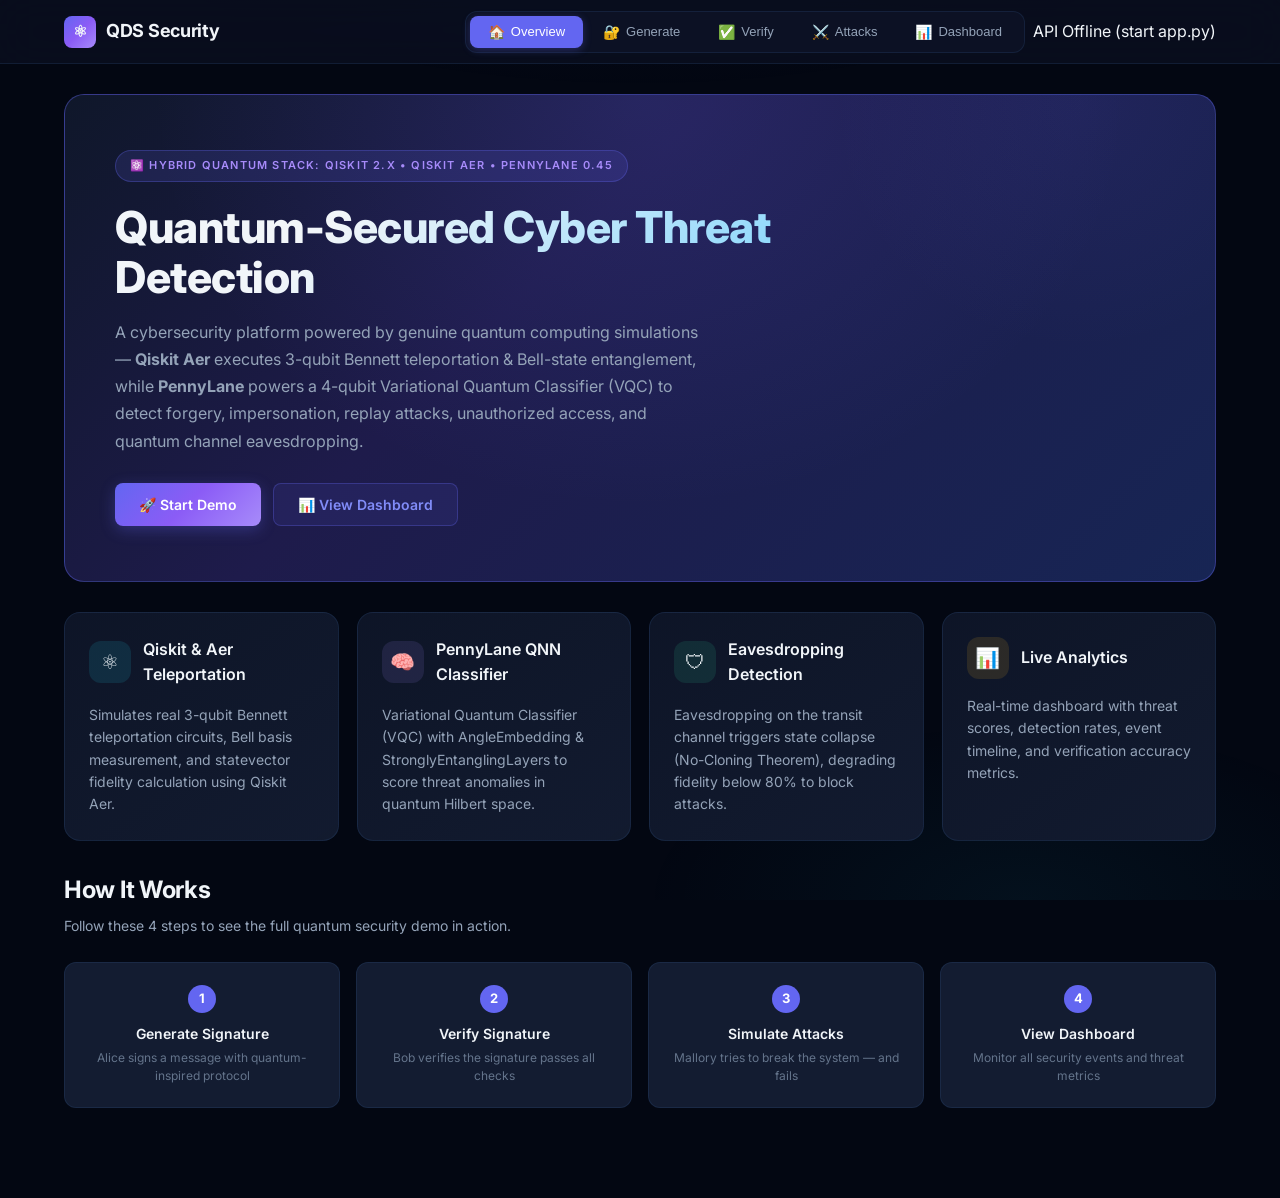
==== commit 845a1b02: "stacks are changed" ====
--- a/index.html
+++ b/index.html
@@ -2003,13 +2003,13 @@
             <!-- Hero -->
             <section class="hero">
                 <div class="hero-content">
-                    <div class="hero-badge">⚛ SIH 2026 PROJECT DEMONSTRATION</div>
-                    <h1>Quantum-Inspired Cyber Threat Detection</h1>
+                    <div class="hero-badge">⚛️ HYBRID QUANTUM STACK: QISKIT 2.x • QISKIT AER • PENNYLANE 0.45</div>
+                    <h1>Quantum-Secured Cyber Threat Detection</h1>
                     <p>
-                        A simulation that demonstrates how quantum physics concepts — Bell states,
-                        teleportation, and measurement — can be applied to detect forgery,
-                        impersonation, replay attacks, unauthorized access, and channel manipulation
-                        in digital signatures.
+                        A cybersecurity platform powered by genuine quantum computing simulations —
+                        <strong>Qiskit Aer</strong> executes 3-qubit Bennett teleportation & Bell-state entanglement,
+                        while <strong>PennyLane</strong> powers a 4-qubit Variational Quantum Classifier (VQC)
+                        to detect forgery, impersonation, replay attacks, unauthorized access, and quantum channel eavesdropping.
                     </p>
                     <div class="hero-actions">
                         <button class="btn btn-primary" onclick="goToTab('generate')">
@@ -2027,26 +2027,30 @@
                 <div class="card">
                     <div class="card-header">
                         <div class="card-icon cyan">⚛</div>
-                        <h3>Quantum Simulation</h3>
-                    </div>
-                    <p>Simulates Bell state entanglement, measurement bits, and Pauli error correction used in quantum
-                        teleportation protocols.</p>
+                        <h3>Qiskit & Aer Teleportation</h3>
+                    </div>
+                    <p>Simulates real 3-qubit Bennett teleportation circuits, Bell basis measurement, and statevector fidelity calculation using Qiskit Aer.</p>
                 </div>
                 <div class="card">
                     <div class="card-header">
-                        <div class="card-icon purple">🛡</div>
-                        <h3>5 Attack Detections</h3>
-                    </div>
-                    <p>Rule-based engine detects forgery, impersonation, replay, unauthorized verification, and quantum
-                        channel manipulation.</p>
+                        <div class="card-icon purple">🧠</div>
+                        <h3>PennyLane QNN Classifier</h3>
+                    </div>
+                    <p>Variational Quantum Classifier (VQC) with AngleEmbedding & StronglyEntanglingLayers to score threat anomalies in quantum Hilbert space.</p>
                 </div>
                 <div class="card">
                     <div class="card-header">
-                        <div class="card-icon emerald">📊</div>
+                        <div class="card-icon emerald">🛡</div>
+                        <h3>Eavesdropping Detection</h3>
+                    </div>
+                    <p>Eavesdropping on the transit channel triggers state collapse (No-Cloning Theorem), degrading fidelity below 80% to block attacks.</p>
+                </div>
+                <div class="card">
+                    <div class="card-header">
+                        <div class="card-icon amber">📊</div>
                         <h3>Live Analytics</h3>
                     </div>
-                    <p>Real-time dashboard with threat scores, detection rates, event timeline, and verification
-                        accuracy metrics.</p>
+                    <p>Real-time dashboard with threat scores, detection rates, event timeline, and verification accuracy metrics.</p>
                 </div>
             </div>
 
@@ -2444,14 +2448,30 @@
                         <div class="field-value">${sig.pauli_correction}</div>
                     </div>
                     <div class="result-field">
-                        <div class="field-label">Measurement Match</div>
-                        <div class="field-value large">${sig.measurement_match}%</div>
+                        <div class="field-label">Aer Match / Fidelity</div>
+                        <div class="field-value large" style="color:var(--accent-emerald)">${sig.measurement_match}%</div>
+                    </div>
+                    <div class="result-field">
+                        <div class="field-label">PennyLane QNN Anomaly</div>
+                        <div class="field-value large" style="color:var(--accent-cyan)">${sig.qnn_threat_score !== undefined ? sig.qnn_threat_score + '%' : 'Nominal'}</div>
                     </div>
                 </div>
                 <div class="result-reason">
                     <strong>Message Hash (SHA-256):</strong><br>
                     <code style="color:var(--accent-cyan);font-family:'JetBrains Mono',monospace;font-size:12px;word-break:break-all">${sig.message_hash}</code>
                 </div>
+                ${sig.circuit_diagram ? `
+                <div class="accordion" style="margin-top:14px">
+                    <button type="button" class="accordion-toggle active" onclick="toggleAccordion(this)">
+                        <span>⚛️ Qiskit Teleportation Circuit Diagram (AerSimulator)</span>
+                        <span class="accordion-arrow">▾</span>
+                    </button>
+                    <div class="accordion-content" style="max-height:500px">
+                        <div class="accordion-inner">
+                            <pre style="white-space:pre;font-family:'JetBrains Mono',monospace;color:var(--accent-cyan);font-size:11px;line-height:1.4;margin:0;overflow-x:auto;padding:12px;background:#050914;border:1px solid var(--border-subtle);border-radius:6px">${escapeHtml(sig.circuit_diagram)}</pre>
+                        </div>
+                    </div>
+                </div>` : ''}
             </div>
         </div>
     `;
@@ -2585,6 +2605,10 @@
                     <div class="result-field">
                         <div class="field-label">Consumed</div>
                         <div class="field-value large" style="color:var(--accent-${sig.consumed ? 'rose' : 'emerald'})">${sig.consumed ? 'Yes' : 'No'}</div>
+                    </div>
+                    <div class="result-field">
+                        <div class="field-label">Quantum Stack</div>
+                        <div class="field-value" style="font-size:11px;color:var(--accent-cyan)">${sig.backend || 'Qiskit Aer'} • PennyLane</div>
                     </div>
                 </div>
 
@@ -2611,6 +2635,18 @@
                         </div>
                     </div>
                 </div>
+                ${sig.circuit_diagram ? `
+                <div class="accordion">
+                    <button class="accordion-toggle" onclick="toggleAccordion(this)">
+                        <span>⚛️ Qiskit Teleportation Circuit Diagram (AerSimulator)</span>
+                        <span class="accordion-arrow">▸</span>
+                    </button>
+                    <div class="accordion-content">
+                        <div class="accordion-inner">
+                            <pre style="white-space:pre;font-family:'JetBrains Mono',monospace;color:var(--accent-cyan);font-size:11px;line-height:1.4;margin:0;overflow-x:auto;padding:12px;background:#050914;border:1px solid var(--border-subtle);border-radius:6px">${escapeHtml(sig.circuit_diagram)}</pre>
+                        </div>
+                    </div>
+                </div>` : ''}
             </div>
         </div>
     `;
@@ -2650,8 +2686,9 @@
                 { name: 'session_exists', label: 'Session Lookup', icon: '🔍' },
                 { name: 'authorization', label: 'Authorization Check', icon: '🔐' },
                 { name: 'replay', label: 'Replay Detection', icon: '🔄' },
-                { name: 'channel_integrity', label: 'Channel Integrity', icon: '📡' },
+                { name: 'channel_integrity', label: 'Channel Integrity (Qiskit Aer)', icon: '📡' },
                 { name: 'hash_integrity', label: 'Hash Integrity', icon: '🔗' },
+                { name: 'qnn_anomaly', label: 'PennyLane VQC Anomaly Check', icon: '🧠' },
             ];
 
             stepsContainer.innerHTML = `
@@ -3315,19 +3352,20 @@
             window.scrollTo({ top: 0, behavior: 'smooth' });
         }
 
-        // ── Server Health Check ───────────────────────────────────────
+        // ── Server & Quantum Health Check ──────────────────────────────
         async function checkServerStatus() {
             const dot = document.getElementById('server-status-dot');
             const text = document.getElementById('server-status-text');
             if (!dot || !text) return;
 
             try {
-                const fullUrl = API_BASE ? `${API_BASE}/api/attack-info` : '/api/attack-info';
+                const fullUrl = API_BASE ? `${API_BASE}/api/quantum-status` : '/api/quantum-status';
                 const res = await fetch(fullUrl, { method: 'GET' });
                 if (res.ok) {
+                    const qData = await res.json();
                     dot.className = 'status-dot connected';
-                    text.textContent = 'API Connected' + (API_BASE ? ' (127.0.0.1:5000)' : '');
-                    text.title = 'Connected to Quantum Detection Backend';
+                    text.textContent = `Qiskit ${qData.qiskit_version} • Aer • PennyLane ${qData.pennylane_version}`;
+                    text.title = `Simulator: ${qData.simulator} | QNN: ${qData.pennylane_device}`;
                 } else {
                     dot.className = 'status-dot disconnected';
                     text.textContent = 'API Error (' + res.status + ')';
